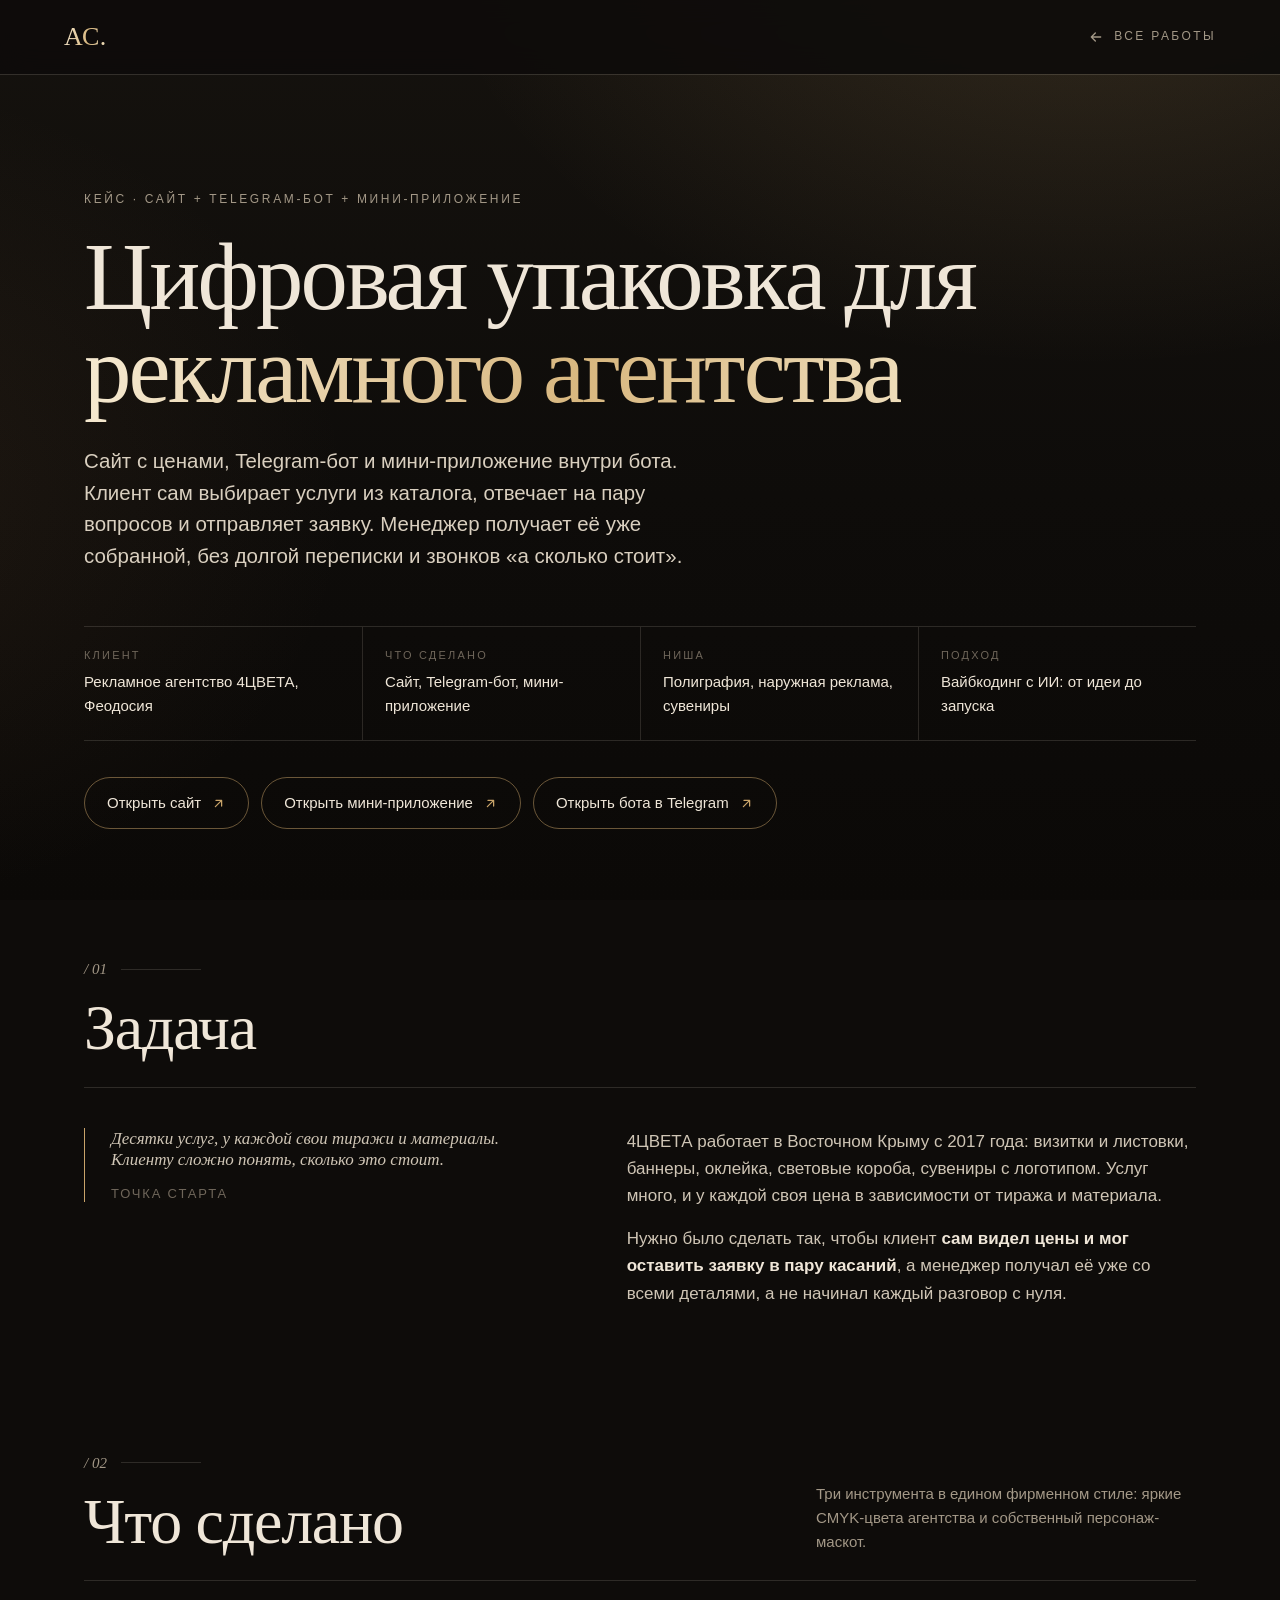
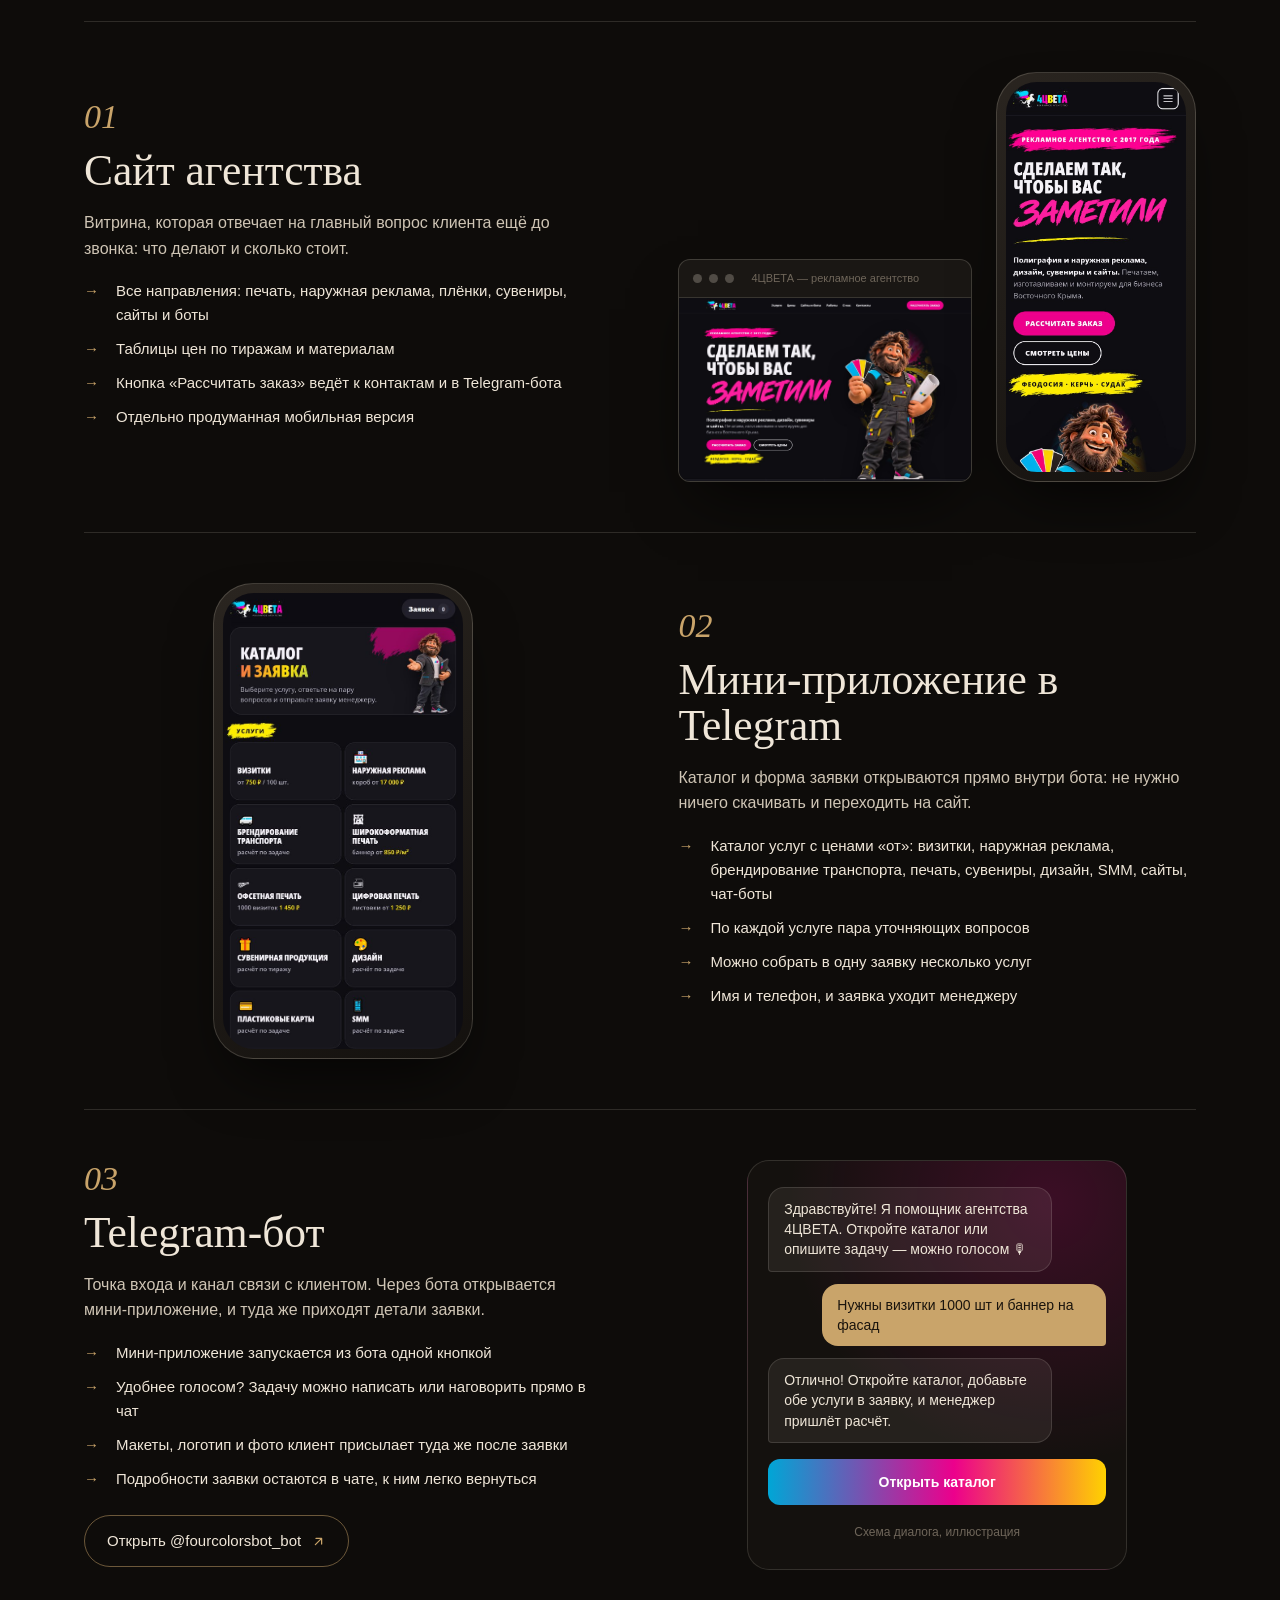
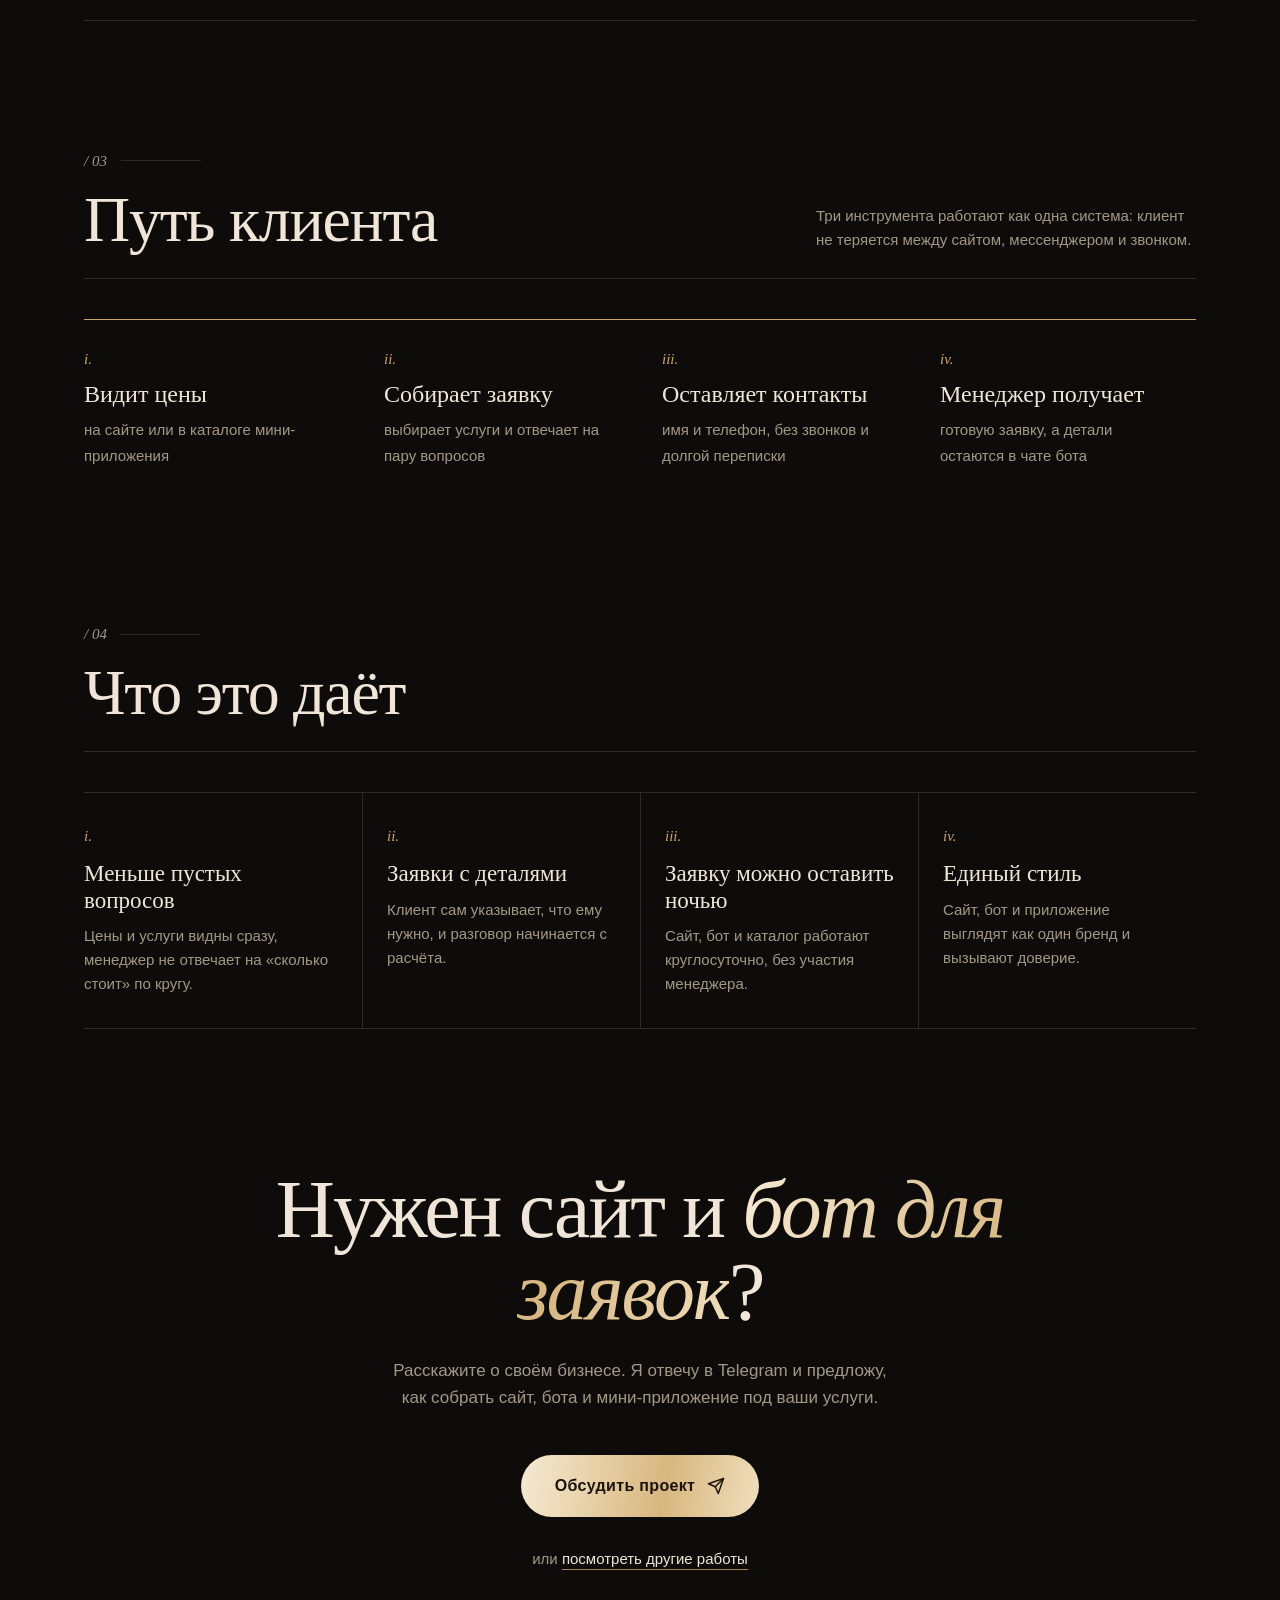
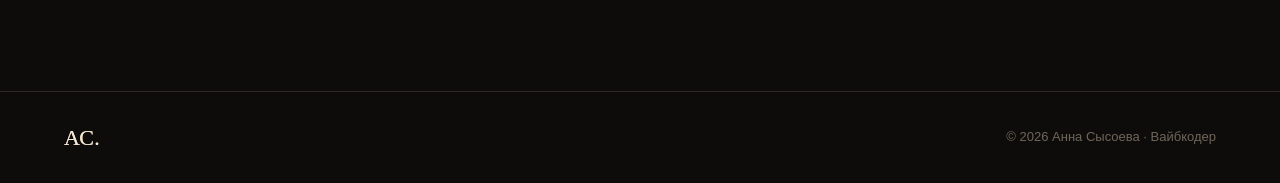
==== cases/4cveta.html @ 4eddb907 "Кейс 4ЦВЕТА: страница, карточка; общий case.css Co-Authored-By: Claude Opus 5.5 <noreply@anthropic.c" ====
<!DOCTYPE html>
<html lang="ru">
<head>
<meta charset="UTF-8">
<meta name="viewport" content="width=device-width, initial-scale=1.0, viewport-fit=cover">
<title>4ЦВЕТА: сайт, бот и мини-приложение — кейс Анны Сысоевой</title>
<meta name="description" content="Цифровая упаковка рекламного агентства 4ЦВЕТА: сайт с ценами, Telegram-бот и мини-приложение, в котором клиент сам собирает заявку из каталога услуг.">
<meta name="theme-color" content="#0e0c0a">
<script>document.documentElement.classList.add('js');</script>
<link rel="stylesheet" href="case.css?v=1">
</head>
<body>
<div class="bg" aria-hidden="true"></div>

<header class="nav">
  <a class="logo gold" href="../" aria-label="На главную">АС.</a>
  <a class="back" href="../#works">
    <svg viewBox="0 0 24 24" fill="none" stroke="currentColor" stroke-width="2" stroke-linecap="round" stroke-linejoin="round" aria-hidden="true"><path d="M19 12H5M11 18l-6-6 6-6"/></svg>
    <span>Все работы</span>
  </a>
</header>

<main class="wrap">
  <!-- Обложка -->
  <section class="hero">
    <p class="kicker reveal">Кейс · Сайт + Telegram-бот + мини-приложение</p>
    <h1 class="reveal d1">Цифровая упаковка для <span class="gold">рекламного агентства</span></h1>
    <p class="lead reveal d2">Сайт с ценами, Telegram-бот и мини-приложение внутри бота. Клиент сам выбирает услуги из каталога, отвечает на пару вопросов и отправляет заявку. Менеджер получает её уже собранной, без долгой переписки и звонков «а сколько стоит».</p>
    <dl class="meta reveal d3">
      <div><dt>Клиент</dt><dd>Рекламное агентство 4ЦВЕТА, Феодосия</dd></div>
      <div><dt>Что сделано</dt><dd>Сайт, Telegram-бот, мини-приложение</dd></div>
      <div><dt>Ниша</dt><dd>Полиграфия, наружная реклама, сувениры</dd></div>
      <div><dt>Подход</dt><dd>Вайбкодинг с ИИ: от идеи до запуска</dd></div>
    </dl>
    <div class="demo-links reveal d3">
      <a class="demo-link" href="https://asysoeva44-wq.github.io/4cveta-site/" target="_blank" rel="noopener">Открыть сайт<svg viewBox="0 0 24 24" fill="none" stroke="currentColor" stroke-width="2" stroke-linecap="round" stroke-linejoin="round" aria-hidden="true"><path d="M7 17 17 7M8 7h9v9"/></svg></a>
      <a class="demo-link" href="https://asysoeva44-wq.github.io/4cveta-app/" target="_blank" rel="noopener">Открыть мини-приложение<svg viewBox="0 0 24 24" fill="none" stroke="currentColor" stroke-width="2" stroke-linecap="round" stroke-linejoin="round" aria-hidden="true"><path d="M7 17 17 7M8 7h9v9"/></svg></a>
      <a class="demo-link" href="https://t.me/fourcolorsbot_bot" target="_blank" rel="noopener">Открыть бота в Telegram<svg viewBox="0 0 24 24" fill="none" stroke="currentColor" stroke-width="2" stroke-linecap="round" stroke-linejoin="round" aria-hidden="true"><path d="M7 17 17 7M8 7h9v9"/></svg></a>
    </div>
  </section>

  <!-- Задача -->
  <section class="section">
    <div class="section-head reveal">
      <div><p class="num">/ 01</p><h2 class="h2">Задача</h2></div>
    </div>
    <div class="task">
      <p class="quote reveal">Десятки услуг, у каждой свои тиражи и материалы. Клиенту сложно понять, сколько это стоит.<small>Точка старта</small></p>
      <div class="reveal d1">
        <p>4ЦВЕТА работает в Восточном Крыму с 2017 года: визитки и листовки, баннеры, оклейка, световые короба, сувениры с логотипом. Услуг много, и у каждой своя цена в зависимости от тиража и материала.</p>
        <p>Нужно было сделать так, чтобы клиент <b>сам видел цены и мог оставить заявку в пару касаний</b>, а менеджер получал её уже со всеми деталями, а не начинал каждый разговор с нуля.</p>
      </div>
    </div>
  </section>

  <!-- Что сделано -->
  <section class="section">
    <div class="section-head reveal">
      <div><p class="num">/ 02</p><h2 class="h2">Что сделано</h2></div>
      <p>Три инструмента в едином фирменном стиле: яркие CMYK-цвета агентства и собственный персонаж-маскот.</p>
    </div>

    <article class="part">
      <div class="part-text reveal">
        <span class="step-n">01</span>
        <h3>Сайт агентства</h3>
        <p>Витрина, которая отвечает на главный вопрос клиента ещё до звонка: что делают и сколько стоит.</p>
        <ul class="ticks">
          <li>Все направления: печать, наружная реклама, плёнки, сувениры, сайты и боты</li>
          <li>Таблицы цен по тиражам и материалам</li>
          <li>Кнопка «Рассчитать заказ» ведёт к контактам и в Telegram-бота</li>
          <li>Отдельно продуманная мобильная версия</li>
        </ul>
      </div>
      <div class="part-media reveal d1">
        <figure class="browser">
          <div class="browser-bar"><i></i><i></i><i></i><span>4ЦВЕТА — рекламное агентство</span></div>
          <img src="../img/cases/4c-site-desktop.jpg" alt="Главный экран сайта агентства 4ЦВЕТА с персонажем-маскотом и кнопкой «Рассчитать заказ»" width="1200" height="750" loading="lazy">
        </figure>
        <figure class="phone-fr small"><img src="../img/cases/4c-site-mobile.jpg" alt="Мобильная версия сайта 4ЦВЕТА" width="591" height="1279" loading="lazy"></figure>
      </div>
    </article>

    <article class="part flip">
      <div class="part-text reveal">
        <span class="step-n">02</span>
        <h3>Мини-приложение в Telegram</h3>
        <p>Каталог и форма заявки открываются прямо внутри бота: не нужно ничего скачивать и переходить на сайт.</p>
        <ul class="ticks">
          <li>Каталог услуг с ценами «от»: визитки, наружная реклама, брендирование транспорта, печать, сувениры, дизайн, SMM, сайты, чат-боты</li>
          <li>По каждой услуге пара уточняющих вопросов</li>
          <li>Можно собрать в одну заявку несколько услуг</li>
          <li>Имя и телефон, и заявка уходит менеджеру</li>
        </ul>
      </div>
      <div class="part-media reveal d1">
        <figure class="phone-fr"><img src="../img/cases/4c-app.jpg" alt="Мини-приложение 4ЦВЕТА в Telegram: каталог услуг с ценами" width="591" height="1123" loading="lazy"></figure>
      </div>
    </article>

    <article class="part">
      <div class="part-text reveal">
        <span class="step-n">03</span>
        <h3>Telegram-бот</h3>
        <p>Точка входа и канал связи с клиентом. Через бота открывается мини-приложение, и туда же приходят детали заявки.</p>
        <ul class="ticks">
          <li>Мини-приложение запускается из бота одной кнопкой</li>
          <li>Удобнее голосом? Задачу можно написать или наговорить прямо в чат</li>
          <li>Макеты, логотип и фото клиент присылает туда же после заявки</li>
          <li>Подробности заявки остаются в чате, к ним легко вернуться</li>
        </ul>
        <a class="demo-link" href="https://t.me/fourcolorsbot_bot" target="_blank" rel="noopener">Открыть @fourcolorsbot_bot<svg viewBox="0 0 24 24" fill="none" stroke="currentColor" stroke-width="2" stroke-linecap="round" stroke-linejoin="round" aria-hidden="true"><path d="M7 17 17 7M8 7h9v9"/></svg></a>
      </div>
      <div class="part-media reveal d1">
        <div class="v-chat" aria-hidden="true">
          <div class="bubble b">Здравствуйте! Я помощник агентства 4ЦВЕТА. Откройте каталог или опишите задачу — можно голосом 🎙</div>
          <div class="bubble u">Нужны визитки 1000 шт и баннер на фасад</div>
          <div class="bubble b">Отлично! Откройте каталог, добавьте обе услуги в заявку, и менеджер пришлёт расчёт.</div>
          <div class="chat-btn">Открыть каталог</div>
          <p class="chat-note">Схема диалога, иллюстрация</p>
        </div>
      </div>
    </article>
  </section>

  <!-- Путь клиента -->
  <section class="section">
    <div class="section-head reveal">
      <div><p class="num">/ 03</p><h2 class="h2">Путь клиента</h2></div>
      <p>Три инструмента работают как одна система: клиент не теряется между сайтом, мессенджером и звонком.</p>
    </div>
    <ol class="path reveal">
      <li><em>i.</em><b>Видит цены</b><span>на сайте или в каталоге мини-приложения</span></li>
      <li><em>ii.</em><b>Собирает заявку</b><span>выбирает услуги и отвечает на пару вопросов</span></li>
      <li><em>iii.</em><b>Оставляет контакты</b><span>имя и телефон, без звонков и долгой переписки</span></li>
      <li><em>iv.</em><b>Менеджер получает</b><span>готовую заявку, а детали остаются в чате бота</span></li>
    </ol>
  </section>

  <!-- Что это даёт -->
  <section class="section">
    <div class="section-head reveal">
      <div><p class="num">/ 04</p><h2 class="h2">Что это даёт</h2></div>
    </div>
    <div class="gains">
      <div class="gain reveal"><em>i.</em><h3>Меньше пустых вопросов</h3><p>Цены и услуги видны сразу, менеджер не отвечает на «сколько стоит» по кругу.</p></div>
      <div class="gain reveal d1"><em>ii.</em><h3>Заявки с деталями</h3><p>Клиент сам указывает, что ему нужно, и разговор начинается с расчёта.</p></div>
      <div class="gain reveal d2"><em>iii.</em><h3>Заявку можно оставить ночью</h3><p>Сайт, бот и каталог работают круглосуточно, без участия менеджера.</p></div>
      <div class="gain reveal d3"><em>iv.</em><h3>Единый стиль</h3><p>Сайт, бот и приложение выглядят как один бренд и вызывают доверие.</p></div>
    </div>
  </section>

  <!-- Призыв -->
  <section class="final">
    <h2 class="reveal">Нужен сайт и <i class="gold">бот для заявок</i>?</h2>
    <p class="reveal d1">Расскажите о своём бизнесе. Я отвечу в Telegram и предложу, как собрать сайт, бота и мини-приложение под ваши услуги.</p>
    <div class="reveal d2">
      <a class="btn" href="https://t.me/anna_sysoevaaa" target="_blank" rel="noopener">
        Обсудить проект
        <svg viewBox="0 0 24 24" fill="none" stroke="currentColor" stroke-width="2" stroke-linecap="round" stroke-linejoin="round" aria-hidden="true"><path d="M22 2 11 13"/><path d="M22 2 15 22l-4-9-9-4 20-7Z"/></svg>
      </a>
      <span class="more">или <a href="../#works">посмотреть другие работы</a></span>
    </div>
  </section>
</main>

<footer>
  <a class="logo gold" href="../">АС.</a>
  <span>© <span id="year"></span> Анна Сысоева · Вайбкодер</span>
</footer>

<style>
  .v-chat {
    width: 100%; max-width: 380px; padding: 26px 20px; border-radius: 22px; display: flex; flex-direction: column; gap: 12px;
    border: 1px solid var(--line); background: radial-gradient(circle at 80% 10%, rgba(236, 0, 140, .18), transparent 55%), #14110e;
  }
  .bubble { max-width: 84%; padding: 11px 15px; border-radius: 16px; font-size: 14px; line-height: 1.45; }
  .bubble.u { align-self: flex-end; background: var(--gold-2); color: #1a140d; border-bottom-right-radius: 4px; }
  .bubble.b { background: rgba(239, 230, 216, .08); border: 1px solid var(--line); border-bottom-left-radius: 4px; }
  .chat-note { margin-top: 6px; text-align: center; font-size: 12px; color: var(--dim); }
  .chat-btn { margin-top: 4px; padding: 12px; border-radius: 12px; text-align: center; font-size: 14px; font-weight: 600; color: #fff;
    background: linear-gradient(90deg, #00a6d6, #ec008c 55%, #ffd200); }
</style>
<script>
  document.getElementById('year').textContent = new Date().getFullYear();
  const io = new IntersectionObserver(entries => {
    entries.forEach(e => { if (e.isIntersecting) { e.target.classList.add('in'); io.unobserve(e.target); } });
  }, { threshold: 0.12, rootMargin: '0px 0px -40px 0px' });
  document.querySelectorAll('.reveal').forEach(el => io.observe(el));
</script>
</body>
</html>
---- cases/case.css ----
:root {
    --ink: #0e0c0a;
    --ink-2: #16130f;
    --card: rgba(239, 230, 216, 0.035);
    --cream: #efe6d8;
    --muted: #a39887;
    --dim: #6f665a;
    --line: rgba(239, 230, 216, 0.14);
    --gold-1: #f4e6c8;
    --gold-2: #c9a46a;
    --gold-3: #a8834f;
    --gold: linear-gradient(100deg, #f6ead2 0%, #d8b77f 28%, #f4e6c8 50%, #b8925a 74%, #f1dfbb 100%);
    --serif: "Playfair Display", "Times New Roman", Times, serif;
    --script: "Segoe Script", "Snell Roundhand", "Apple Chancery", "Brush Script MT", cursive;
    --sans: "Segoe UI", -apple-system, BlinkMacSystemFont, Roboto, "Helvetica Neue", Arial, sans-serif;
    --pad: clamp(16px, 5vw, 72px);
    --ease: cubic-bezier(.2, .8, .2, 1);
  }
  * { box-sizing: border-box; margin: 0; padding: 0; }
  html { scroll-behavior: smooth; }
  body {
    background: var(--ink); color: var(--cream); font-family: var(--sans);
    font-size: 16px; line-height: 1.6; overflow-x: hidden; -webkit-font-smoothing: antialiased;
  }
  img { display: block; max-width: 100%; height: auto; }
  a { color: inherit; }
  ::selection { background: var(--gold-2); color: var(--ink); }

  .bg {
    position: fixed; inset: 0; z-index: -2; pointer-events: none;
    background:
      radial-gradient(1100px 760px at 85% -10%, rgba(201, 164, 106, 0.18), transparent 60%),
      radial-gradient(900px 700px at -15% 55%, rgba(140, 100, 62, 0.14), transparent 60%),
      linear-gradient(180deg, #15120e 0%, #0e0c0a 55%, #0b0907 100%);
  }

  .gold {
    background: var(--gold); background-size: 220% 100%;
    -webkit-background-clip: text; background-clip: text; color: transparent;
    animation: sheen 9s ease-in-out infinite;
  }
  @keyframes sheen { 0%, 100% { background-position: 0% 0; } 50% { background-position: 100% 0; } }
  .kicker { font-size: 12px; letter-spacing: .22em; text-transform: uppercase; color: var(--muted); }
  .num {
    display: flex; align-items: center; gap: 14px;
    font-family: var(--serif); font-style: italic; color: var(--gold-2); font-size: 15px;
  }
  .num::after { content: ""; width: 80px; height: 1px; background: var(--line); }
  .h2 {
    font-family: var(--serif); font-weight: 400;
    font-size: clamp(36px, 5vw, 68px); line-height: 1.02; letter-spacing: -.02em; margin-top: 14px;
  }
  .script { font-family: var(--script); line-height: 1.35; }

  .wrap { max-width: 1240px; margin: 0 auto; padding: 0 var(--pad); }
  .section { padding-top: clamp(72px, 10vw, 130px); }
  .section-head {
    display: flex; justify-content: space-between; align-items: flex-end; gap: 24px; flex-wrap: wrap;
    padding-bottom: 26px; border-bottom: 1px solid var(--line); margin-bottom: 40px;
  }
  .section-head p { max-width: 380px; color: var(--muted); font-size: 15px; }

  /* Навигация */
  .nav {
    position: fixed; top: 0; left: 0; right: 0; z-index: 40;
    display: flex; align-items: center; justify-content: space-between;
    padding: calc(16px + env(safe-area-inset-top, 0px)) var(--pad) 16px;
    background: rgba(14, 12, 10, .9); -webkit-backdrop-filter: blur(14px); backdrop-filter: blur(14px);
    box-shadow: 0 1px 0 var(--line);
  }
  .logo { font-family: var(--serif); font-size: 26px; text-decoration: none; letter-spacing: .02em; }
  .back {
    display: inline-flex; align-items: center; gap: 10px; text-decoration: none;
    font-size: 12px; letter-spacing: .2em; text-transform: uppercase; color: var(--muted); transition: color .3s, gap .3s;
  }
  .back svg { width: 16px; height: 16px; }
  .back:hover { color: var(--cream); gap: 14px; }

  .btn {
    display: inline-flex; align-items: center; justify-content: center; gap: 12px;
    padding: 18px 34px; border-radius: 999px; text-decoration: none;
    background: var(--gold); background-size: 220% 100%;
    color: #1a140d; font-weight: 600; font-size: 16px; letter-spacing: .02em;
    transition: transform .3s var(--ease), background-position .8s;
  }
  .btn svg { width: 18px; height: 18px; transition: transform .3s var(--ease); }
  .btn:hover { transform: translateY(-3px); background-position: 100% 0; }
  .btn:hover svg { transform: translateX(4px); }

  .js .reveal { opacity: 0; transform: translateY(36px); transition: opacity 1s var(--ease), transform 1s var(--ease); }
  .js .reveal.in { opacity: 1; transform: none; }
  .js .reveal.d1 { transition-delay: .12s; } .js .reveal.d2 { transition-delay: .24s; } .js .reveal.d3 { transition-delay: .36s; }

  /* Обложка кейса */
  .hero { padding-top: clamp(130px, 16vw, 190px); }
  .hero h1 {
    font-family: var(--serif); font-weight: 400;
    font-size: clamp(44px, 7.4vw, 108px); line-height: .98; letter-spacing: -.03em; margin: 22px 0 28px; max-width: 1050px;
  }
  .hero .lead { max-width: 640px; font-size: clamp(17px, 1.6vw, 21px); line-height: 1.55; color: #d9cfbf; }
  .meta {
    display: grid; grid-template-columns: repeat(4, 1fr); margin-top: 54px;
    border-top: 1px solid var(--line); border-bottom: 1px solid var(--line);
  }
  .meta div { padding: 20px 22px 22px 0; }
  .meta div + div { padding-left: 22px; border-left: 1px solid var(--line); }
  .meta dt { font-size: 11px; letter-spacing: .2em; text-transform: uppercase; color: var(--dim); margin-bottom: 6px; }
  .meta dd { font-size: 15px; }

  /* Цифры */
  .stats { display: grid; grid-template-columns: repeat(4, 1fr); gap: 20px; }
  .stat {
    padding: 30px 26px 28px; border: 1px solid var(--line); border-radius: 4px; background: var(--card);
  }
  .stat.main { background: linear-gradient(135deg, rgba(201, 164, 106, .13), rgba(201, 164, 106, .02) 70%); border-color: rgba(201, 164, 106, .4); }
  .stat b { display: block; font-family: var(--serif); font-weight: 400; font-size: clamp(40px, 4.4vw, 64px); line-height: 1; letter-spacing: -.02em; }
  .stat span { display: block; margin-top: 14px; font-size: 14px; color: var(--muted); line-height: 1.45; }

  /* Задача */
  .task { display: grid; grid-template-columns: .9fr 1.1fr; gap: clamp(30px, 6vw, 90px); align-items: start; }
  .task p { color: #cfc5b5; font-size: 17px; margin-bottom: 16px; }
  .task p b { color: var(--cream); font-weight: 600; }
  .quote {
    font-family: var(--serif); font-style: italic; font-size: clamp(24px, 2.6vw, 34px); line-height: 1.25;
    padding-left: 26px; border-left: 1px solid var(--gold-2);
  }
  .quote small { display: block; margin-top: 16px; font-family: var(--sans); font-style: normal; font-size: 13px; letter-spacing: .14em; text-transform: uppercase; color: var(--dim); }

  /* Схема */
  .flow { list-style: none; display: grid; gap: 0; counter-reset: s; }
  .step {
    position: relative; display: grid; grid-template-columns: 90px 1fr 260px; gap: 12px 30px; align-items: start;
    padding: 30px 0; border-bottom: 1px solid var(--line);
  }
  .step:first-child { border-top: 1px solid var(--line); }
  .step-n { font-family: var(--serif); font-style: italic; color: var(--gold-2); font-size: 34px; line-height: 1; }
  .step h3 { font-family: var(--serif); font-weight: 400; font-size: clamp(24px, 2.4vw, 32px); line-height: 1.1; margin-bottom: 10px; }
  .step p { color: var(--muted); font-size: 15px; max-width: 620px; }
  .tools { display: flex; flex-wrap: wrap; gap: 8px; justify-content: flex-end; }
  .tool {
    font-size: 12px; letter-spacing: .06em; padding: 6px 12px; border-radius: 999px;
    border: 1px solid var(--line); color: var(--cream); white-space: nowrap;
  }
  .tool.me { border-color: rgba(201, 164, 106, .55); color: var(--gold-1); background: rgba(201, 164, 106, .08); }
  .legend { display: flex; gap: 22px; flex-wrap: wrap; margin-top: 24px; font-size: 13px; color: var(--muted); }
  .legend span { display: inline-flex; align-items: center; gap: 10px; }
  .legend i { width: 10px; height: 10px; border-radius: 50%; border: 1px solid var(--line); }
  .legend i.me { border-color: var(--gold-2); background: rgba(201, 164, 106, .35); }

  /* Решение по ходу */
  .insight {
    display: grid; grid-template-columns: .9fr 1.1fr; gap: clamp(30px, 6vw, 90px);
    padding: clamp(32px, 5vw, 60px); border: 1px solid var(--line); border-radius: 4px;
    background: linear-gradient(135deg, rgba(201, 164, 106, .09), rgba(201, 164, 106, .015) 60%);
  }
  .insight h3 { font-family: var(--serif); font-weight: 400; font-size: clamp(32px, 3.6vw, 50px); line-height: 1.04; }
  .insight h3 .script { display: block; font-size: .42em; color: var(--muted); margin-top: 16px; }
  .insight p { color: #cfc5b5; font-size: 16px; margin-bottom: 14px; }
  .insight p b { color: var(--cream); font-weight: 600; }
  .compare { display: grid; grid-template-columns: 1fr 1fr; gap: 14px; margin-top: 22px; }
  .compare div { padding: 18px 20px; border: 1px solid var(--line); border-radius: 4px; }
  .compare div.now { border-color: rgba(201, 164, 106, .5); }
  .compare dt { font-size: 11px; letter-spacing: .2em; text-transform: uppercase; color: var(--dim); }
  .compare dd { font-family: var(--serif); font-size: 22px; line-height: 1.2; margin-top: 6px; }
  .compare dd small { display: block; font-family: var(--sans); font-size: 13px; color: var(--muted); margin-top: 6px; }

  /* Скриншоты */
  .shots { display: grid; grid-template-columns: repeat(3, 1fr); gap: 32px; align-items: start; justify-items: center; }
  .shot { width: 100%; max-width: 270px; }
  .shot figure {
    position: relative; padding: 9px; border-radius: 40px;
    background: linear-gradient(145deg, #2a2520, #14110e); border: 1px solid rgba(239, 230, 216, .18);
    box-shadow: 0 30px 60px -20px rgba(0, 0, 0, .7), inset 0 0 0 1px rgba(0, 0, 0, .6);
  }
  .shot figure img { width: 100%; height: auto; border-radius: 31px; }
  .shot figcaption { padding: 20px 4px 0; text-align: center; }
  .shot figcaption b { display: block; font-family: var(--serif); font-weight: 400; font-size: 22px; line-height: 1.2; }
  .shot figcaption span { display: block; margin-top: 6px; font-size: 14px; color: var(--muted); }
  .note { margin-top: 26px; font-size: 13px; color: var(--dim); }

  /* Что получает заказчик */
  .gains { display: grid; grid-template-columns: repeat(4, 1fr); border-top: 1px solid var(--line); }
  .gain { padding: 30px 24px 32px 0; border-bottom: 1px solid var(--line); }
  .gain + .gain { padding-left: 24px; border-left: 1px solid var(--line); }
  .gain em { font-family: var(--serif); color: var(--gold-2); font-size: 15px; }
  .gain h3 { font-family: var(--serif); font-weight: 400; font-size: 23px; line-height: 1.15; margin: 12px 0 10px; }
  .gain p { color: var(--muted); font-size: 15px; }

  /* Призыв */
  .final { text-align: center; padding: clamp(80px, 11vw, 140px) 0 clamp(80px, 10vw, 120px); }
  .final h2 { font-family: var(--serif); font-weight: 400; font-size: clamp(40px, 6.4vw, 92px); line-height: 1; letter-spacing: -.025em; margin: 0 auto 24px; max-width: 980px; }
  .final h2 i { font-style: italic; }
  .final p { color: var(--muted); max-width: 520px; margin: 0 auto 44px; font-size: 17px; }
  .final .more { display: block; margin-top: 30px; font-size: 15px; color: var(--muted); }
  .final .more a { color: var(--cream); text-decoration: none; border-bottom: 1px solid var(--gold-3); padding-bottom: 2px; }

  footer {
    display: flex; justify-content: space-between; align-items: center; gap: 16px; flex-wrap: wrap;
    padding: 28px var(--pad); border-top: 1px solid var(--line); color: var(--dim); font-size: 13px;
    max-width: 1360px; margin: 0 auto;
  }
  footer .logo { font-size: 22px; color: var(--cream); }

  @media (max-width: 1080px) {
    .stats { grid-template-columns: 1fr 1fr; }
    .meta { grid-template-columns: 1fr 1fr; }
    .meta div:nth-child(3) { padding-left: 0; border-left: none; }
    .meta div:nth-child(n+3) { border-top: 1px solid var(--line); }
    .task, .insight { grid-template-columns: 1fr; }
    .step { grid-template-columns: 70px 1fr; }
    .tools { grid-column: 2; justify-content: flex-start; }
    .gains { grid-template-columns: 1fr 1fr; }
    .gain:nth-child(3) { padding-left: 0; border-left: none; }
  }
  @media (max-width: 720px) {
    body { font-size: 15px; }
    .back span { display: none; }
    .stats { grid-template-columns: 1fr; }
    .meta { grid-template-columns: 1fr; }
    .meta div, .meta div + div { padding: 16px 0; border-left: none; }
    .meta div + div { border-top: 1px solid var(--line); }
    .step { grid-template-columns: 1fr; gap: 10px; padding: 26px 0; }
    .tools { grid-column: 1; }
    .compare { grid-template-columns: 1fr; }
    .shots { grid-template-columns: 1fr; gap: 44px; }
    .gains { grid-template-columns: 1fr; }
    .gain, .gain + .gain { padding: 24px 0; border-left: none; }
    .btn { width: 100%; }
    footer { justify-content: center; text-align: center; }
  }
  @media (prefers-reduced-motion: reduce) {
    html { scroll-behavior: auto; }
    *, *::before, *::after { animation: none !important; transition: none !important; }
    .js .reveal { opacity: 1; transform: none; }
  }

  /* Кнопки-ссылки на живые демо */
  .demo-links { display: flex; flex-wrap: wrap; gap: 12px; margin-top: 36px; }
  .demo-link {
    display: inline-flex; align-items: center; gap: 10px; padding: 13px 22px; border-radius: 999px;
    border: 1px solid rgba(201, 164, 106, .5); text-decoration: none; font-size: 15px; color: var(--cream);
    transition: background .3s, color .3s, border-color .3s;
  }
  .demo-link svg { width: 15px; height: 15px; color: var(--gold-2); transition: transform .3s var(--ease); }
  .demo-link:hover { background: var(--cream); color: var(--ink); border-color: var(--cream); }
  .demo-link:hover svg { transform: translate(2px, -2px); color: var(--ink); }

  /* Блоки «что сделано»: текст + экран */
  .part { display: grid; grid-template-columns: 1fr 1fr; gap: clamp(30px, 6vw, 90px); align-items: center; padding: 50px 0; border-bottom: 1px solid var(--line); }
  .part:first-of-type { border-top: 1px solid var(--line); }
  .part.flip .part-text { order: 2; }
  .part-text .step-n { display: block; margin-bottom: 14px; }
  .part-text h3 { font-family: var(--serif); font-weight: 400; font-size: clamp(30px, 3.4vw, 46px); line-height: 1.05; margin-bottom: 16px; }
  .part-text > p { color: #cfc5b5; font-size: 16px; margin-bottom: 18px; max-width: 520px; }
  .ticks { list-style: none; display: grid; gap: 10px; margin-bottom: 24px; }
  .ticks li { display: grid; grid-template-columns: 22px 1fr; gap: 10px; font-size: 15px; color: var(--cream); }
  .ticks li::before { content: "→"; color: var(--gold-2); }
  .part-media { display: flex; justify-content: center; gap: 24px; align-items: flex-end; }
  .browser {
    width: 100%; border-radius: 12px; overflow: hidden; border: 1px solid rgba(239, 230, 216, .18);
    background: #1a1714; box-shadow: 0 30px 60px -20px rgba(0, 0, 0, .7);
  }
  .browser-bar { display: flex; align-items: center; gap: 7px; padding: 10px 14px; border-bottom: 1px solid var(--line); }
  .browser-bar i { width: 9px; height: 9px; border-radius: 50%; background: rgba(239, 230, 216, .25); }
  .browser-bar span { margin-left: 10px; font-size: 11px; color: var(--dim); white-space: nowrap; overflow: hidden; text-overflow: ellipsis; }
  .phone-fr {
    width: 100%; max-width: 260px; padding: 9px; border-radius: 40px;
    background: linear-gradient(145deg, #2a2520, #14110e); border: 1px solid rgba(239, 230, 216, .18);
    box-shadow: 0 30px 60px -20px rgba(0, 0, 0, .7);
  }
  .phone-fr img { width: 100%; height: auto; border-radius: 31px; }
  .part-media .phone-fr.small { max-width: 200px; }

  /* Путь клиента */
  .path { display: grid; grid-template-columns: repeat(4, 1fr); gap: 0; counter-reset: p; }
  .path li { list-style: none; position: relative; padding: 26px 22px 26px 0; border-top: 1px solid var(--gold-2); }
  .path li + li { padding-left: 22px; }
  .path b { display: block; font-family: var(--serif); font-weight: 400; font-size: 24px; line-height: 1.15; margin: 10px 0 8px; }
  .path span { color: var(--muted); font-size: 15px; }
  .path em { font-family: var(--serif); color: var(--gold-2); font-size: 15px; }

  @media (max-width: 1080px) {
    .part, .part.flip { grid-template-columns: 1fr; }
    .part.flip .part-text { order: 0; }
    .path { grid-template-columns: 1fr 1fr; }
    .path li:nth-child(3) { padding-left: 0; }
  }
  @media (max-width: 720px) {
    .path { grid-template-columns: 1fr; }
    .path li, .path li + li { padding: 22px 0; }
    .part-media .phone-fr.small { display: none; }
    .demo-link { width: 100%; justify-content: center; }
  }
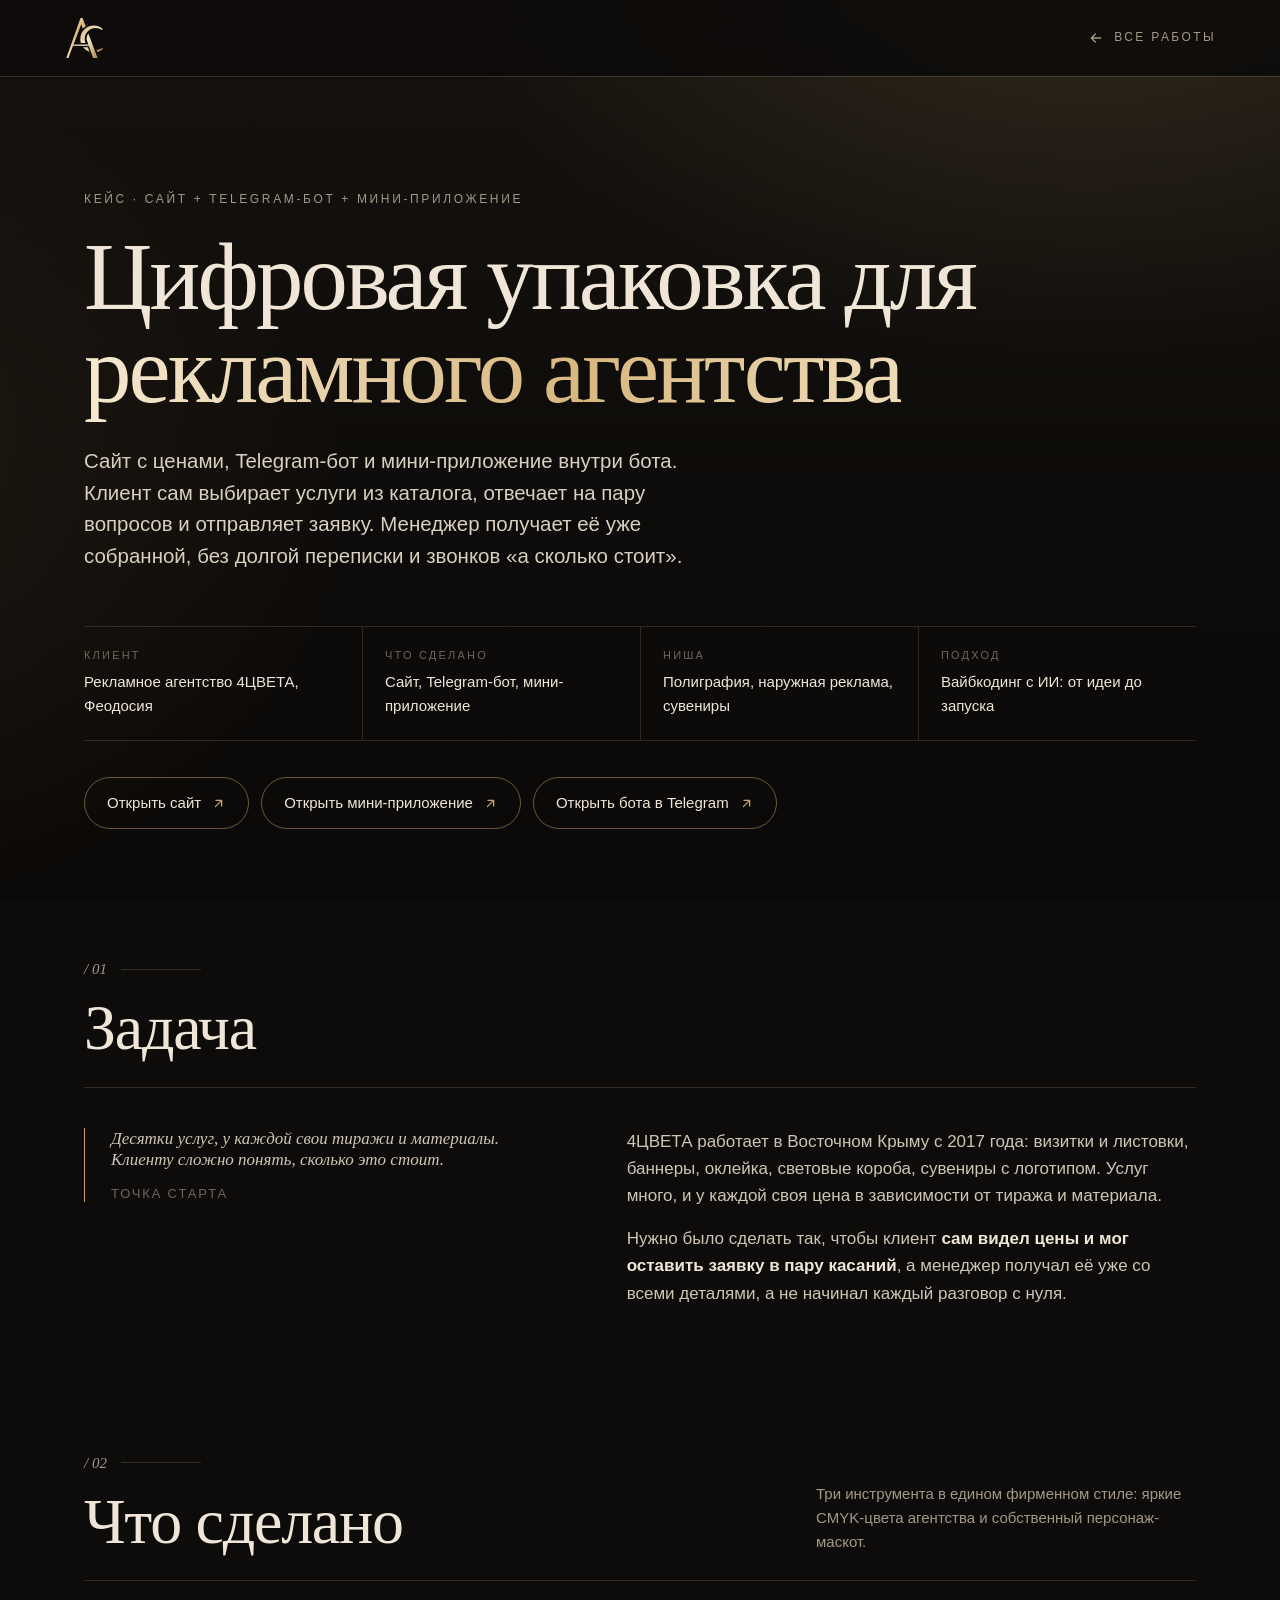
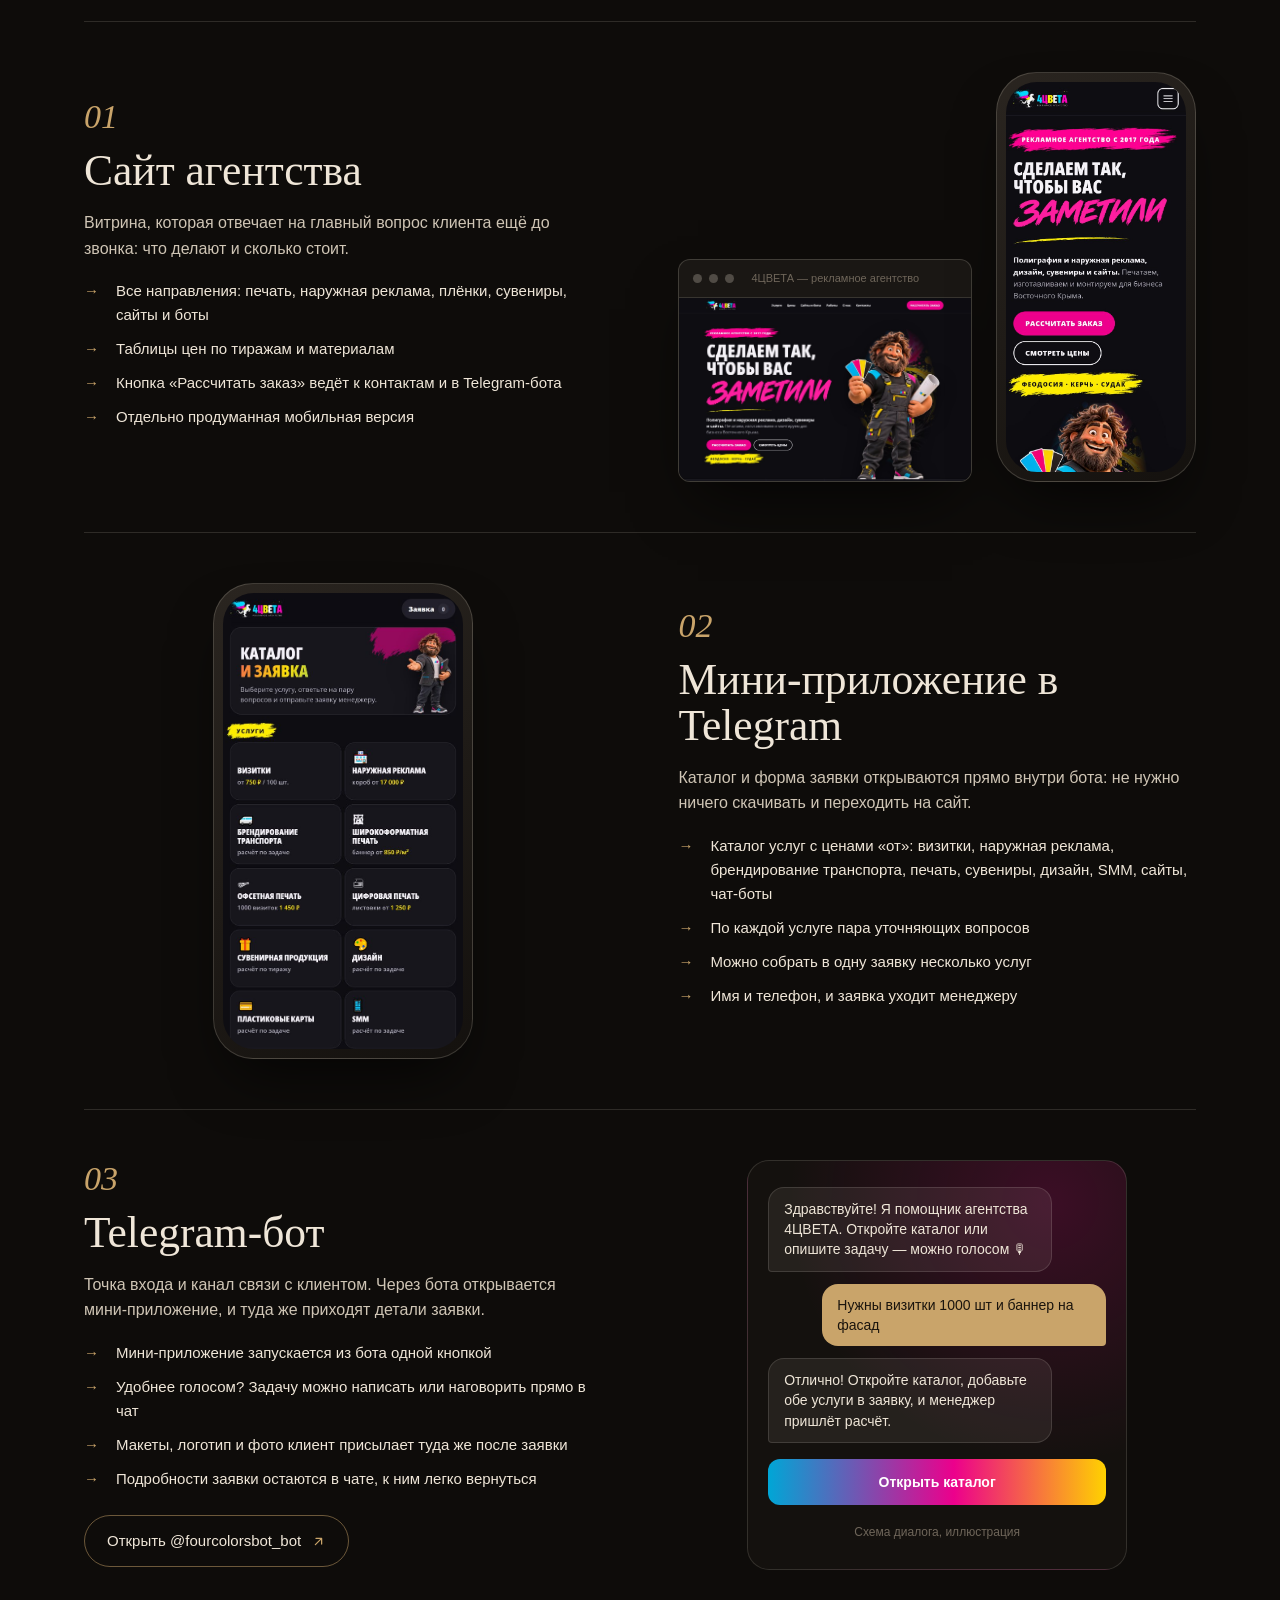
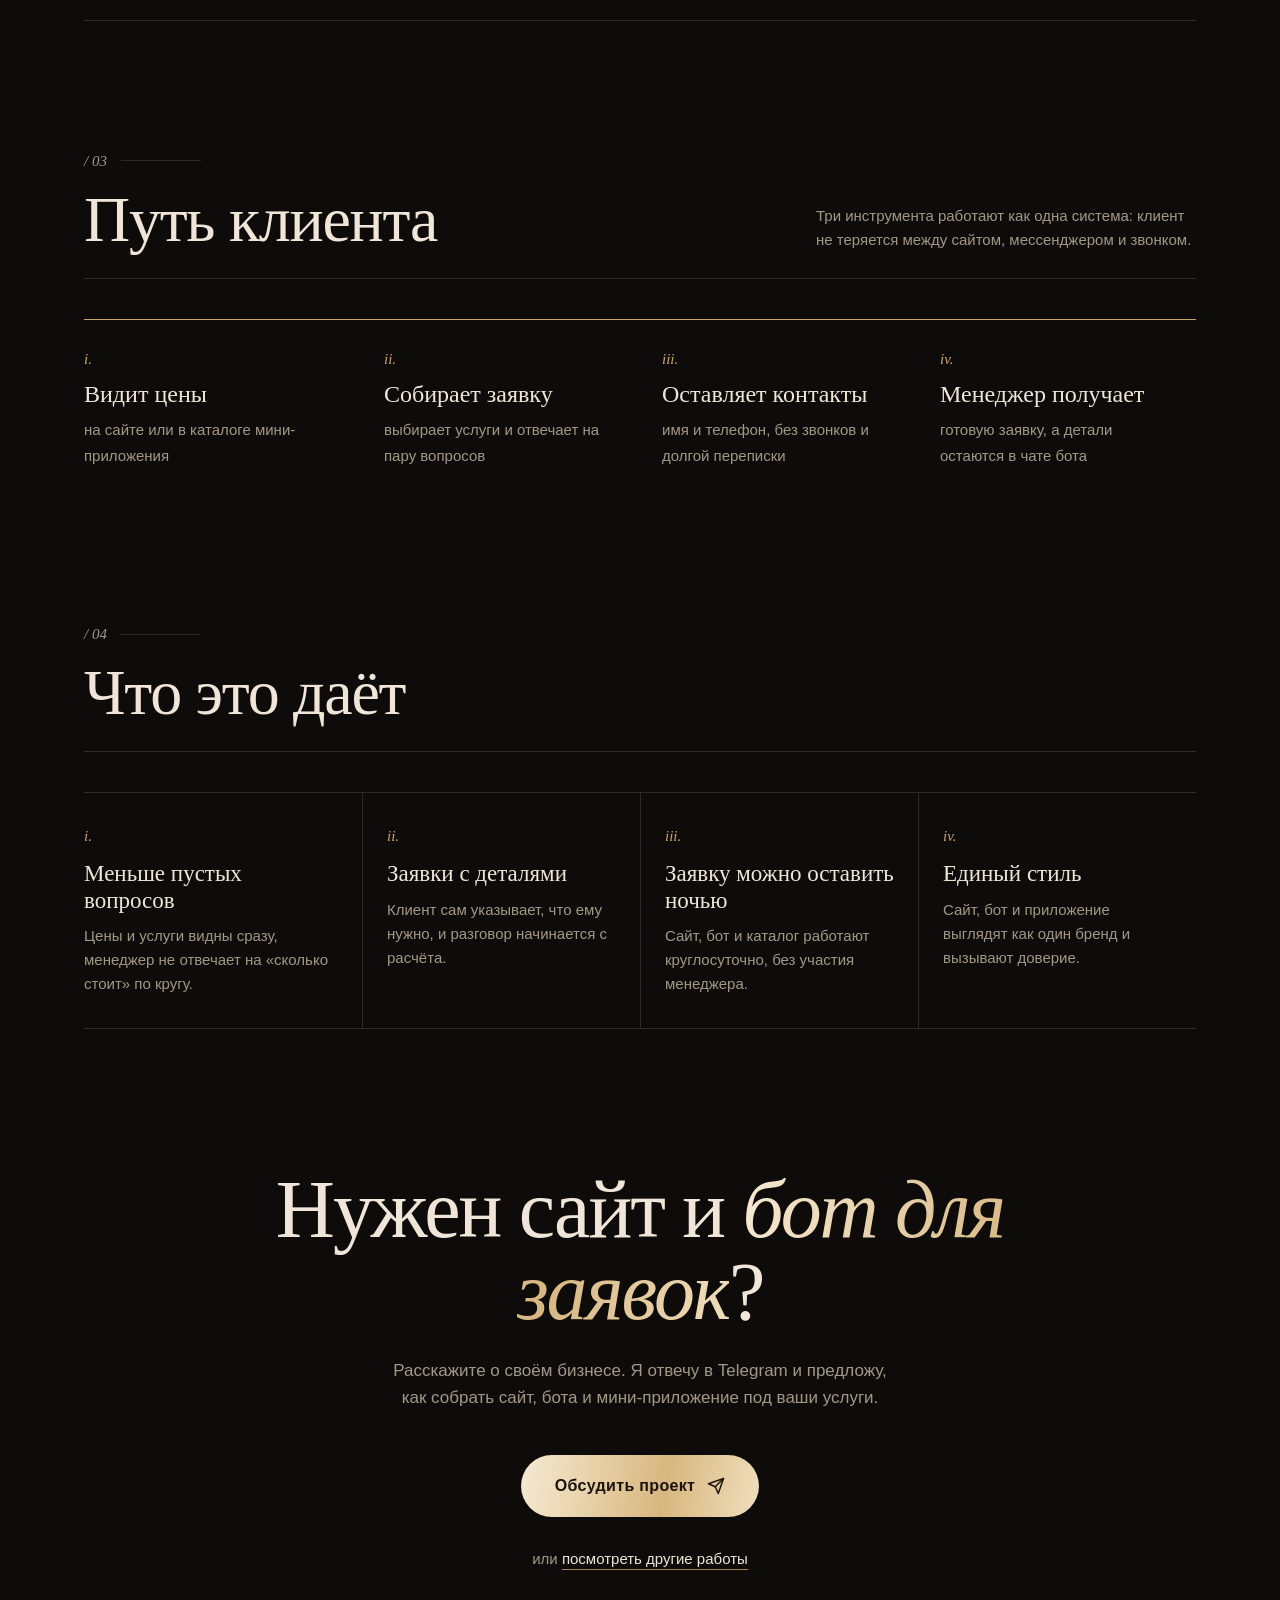
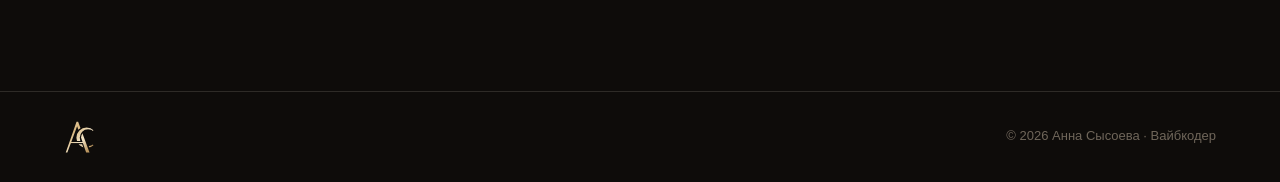
==== commit 2105f644: "Replace text logo with interlaced АС monogram, add favicon Co-Authored-By: Claude Opus 5.5 <noreply@" ====
--- a/cases/4cveta.html
+++ b/cases/4cveta.html
@@ -4,16 +4,18 @@
 <meta charset="UTF-8">
 <meta name="viewport" content="width=device-width, initial-scale=1.0, viewport-fit=cover">
 <title>4ЦВЕТА: сайт, бот и мини-приложение — кейс Анны Сысоевой</title>
+<link rel="icon" href="../img/favicon.svg?v=1" type="image/svg+xml">
+<link rel="apple-touch-icon" href="../img/apple-touch-icon.png?v=1">
 <meta name="description" content="Цифровая упаковка рекламного агентства 4ЦВЕТА: сайт с ценами, Telegram-бот и мини-приложение, в котором клиент сам собирает заявку из каталога услуг.">
 <meta name="theme-color" content="#0e0c0a">
 <script>document.documentElement.classList.add('js');</script>
-<link rel="stylesheet" href="case.css?v=1">
+<link rel="stylesheet" href="case.css?v=2">
 </head>
 <body>
 <div class="bg" aria-hidden="true"></div>
 
 <header class="nav">
-  <a class="logo gold" href="../" aria-label="На главную">АС.</a>
+  <a class="logo gold" href="../" aria-label="На главную"><img src="../img/logo.svg?v=1" alt="АС" width="48" height="46"></a>
   <a class="back" href="../#works">
     <svg viewBox="0 0 24 24" fill="none" stroke="currentColor" stroke-width="2" stroke-linecap="round" stroke-linejoin="round" aria-hidden="true"><path d="M19 12H5M11 18l-6-6 6-6"/></svg>
     <span>Все работы</span>
@@ -165,7 +167,7 @@
 </main>
 
 <footer>
-  <a class="logo gold" href="../">АС.</a>
+  <a class="logo gold" href="../" aria-label="На главную"><img src="../img/logo.svg?v=1" alt="АС" width="48" height="46"></a>
   <span>© <span id="year"></span> Анна Сысоева · Вайбкодер</span>
 </footer>
 
--- a/cases/case.css
+++ b/cases/case.css
@@ -201,6 +201,8 @@
     max-width: 1360px; margin: 0 auto;
   }
   footer .logo { font-size: 22px; color: var(--cream); }
+  .logo img { display: block; height: 44px; width: auto; }
+  footer .logo img { height: 34px; }
 
   @media (max-width: 1080px) {
     .stats { grid-template-columns: 1fr 1fr; }
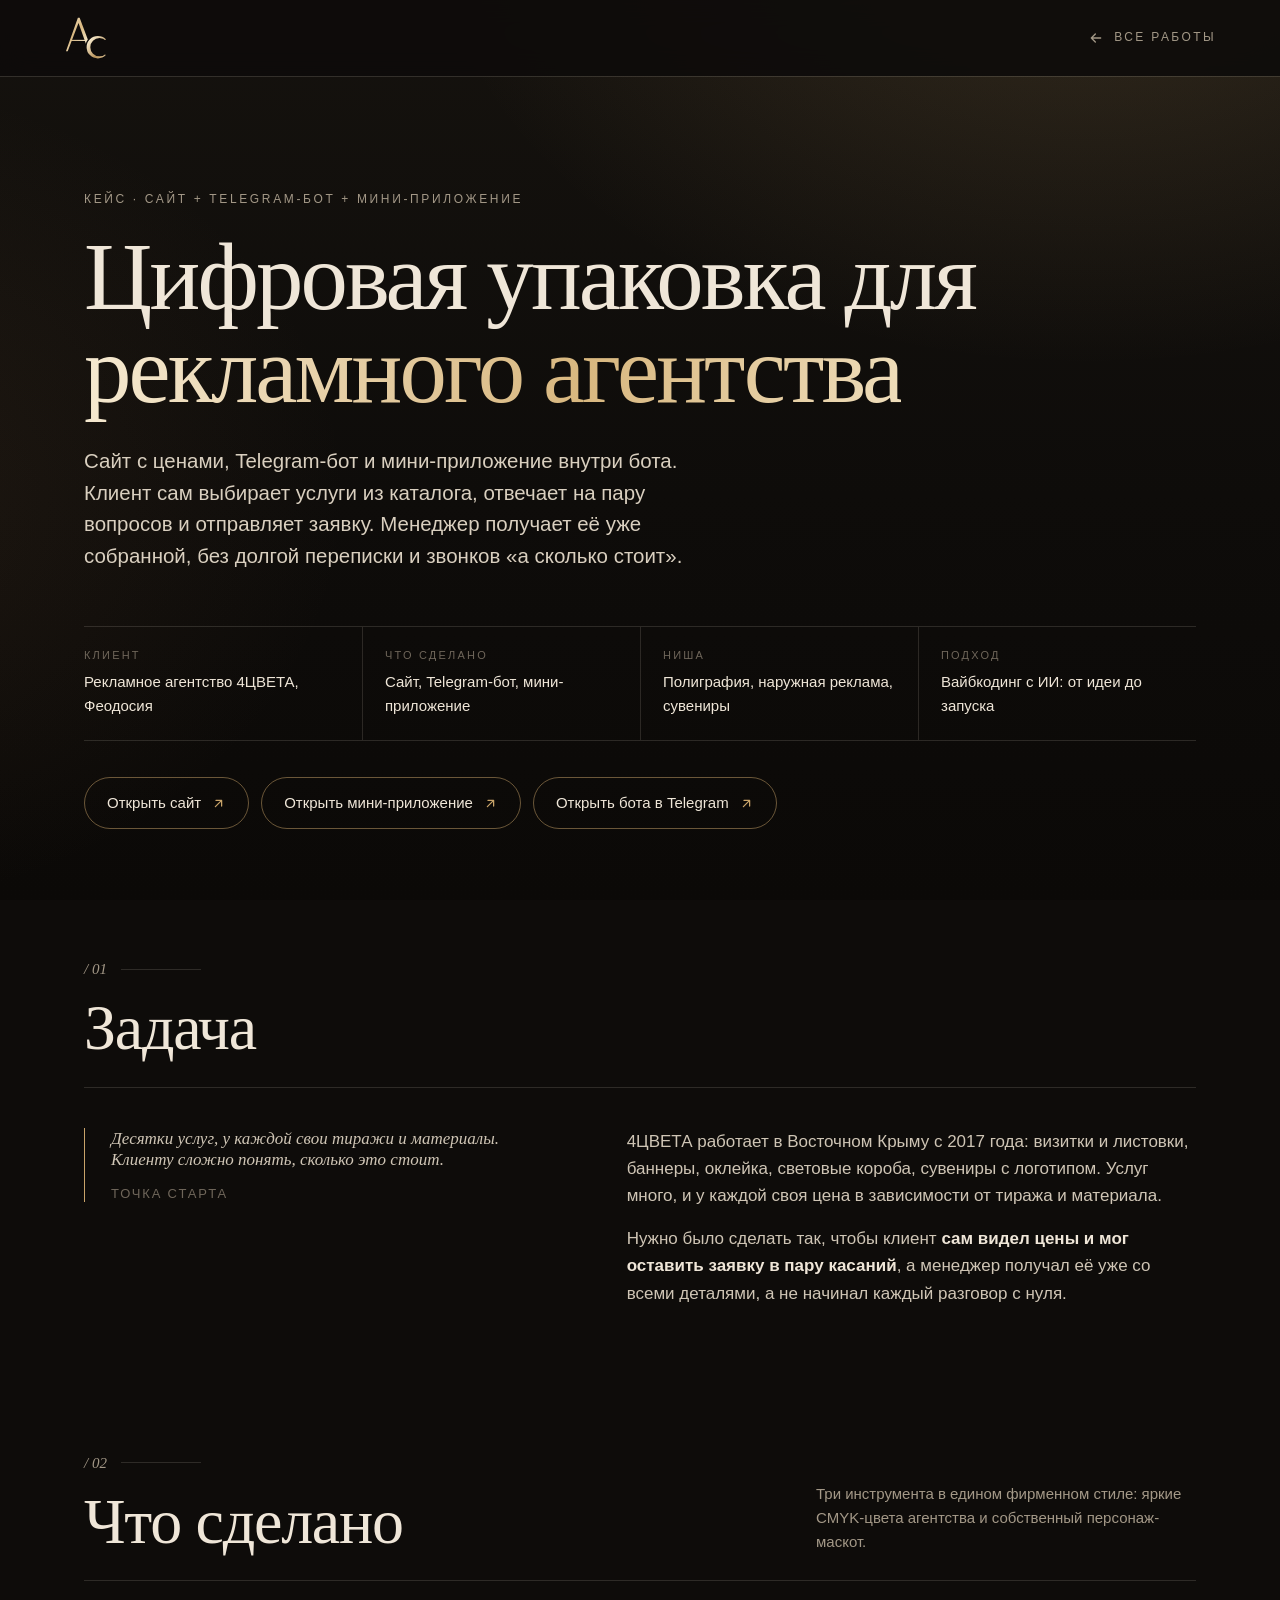
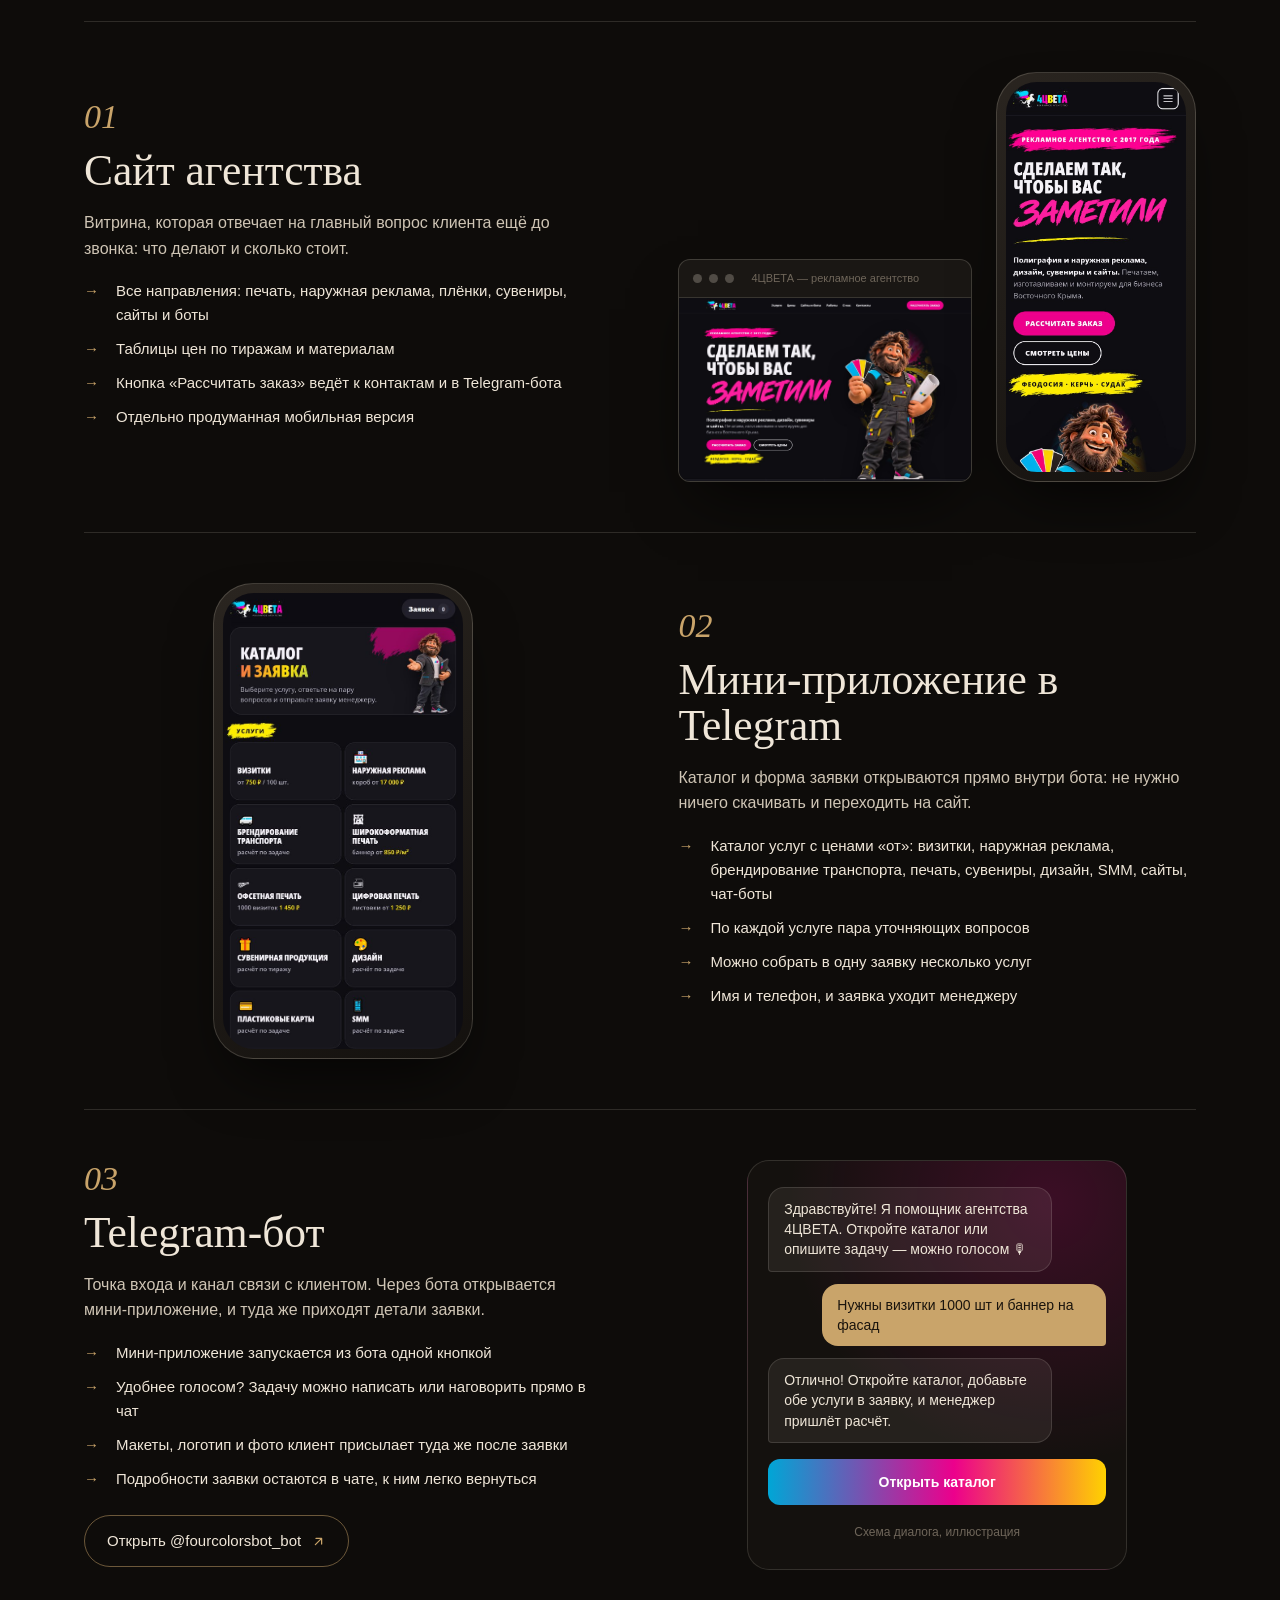
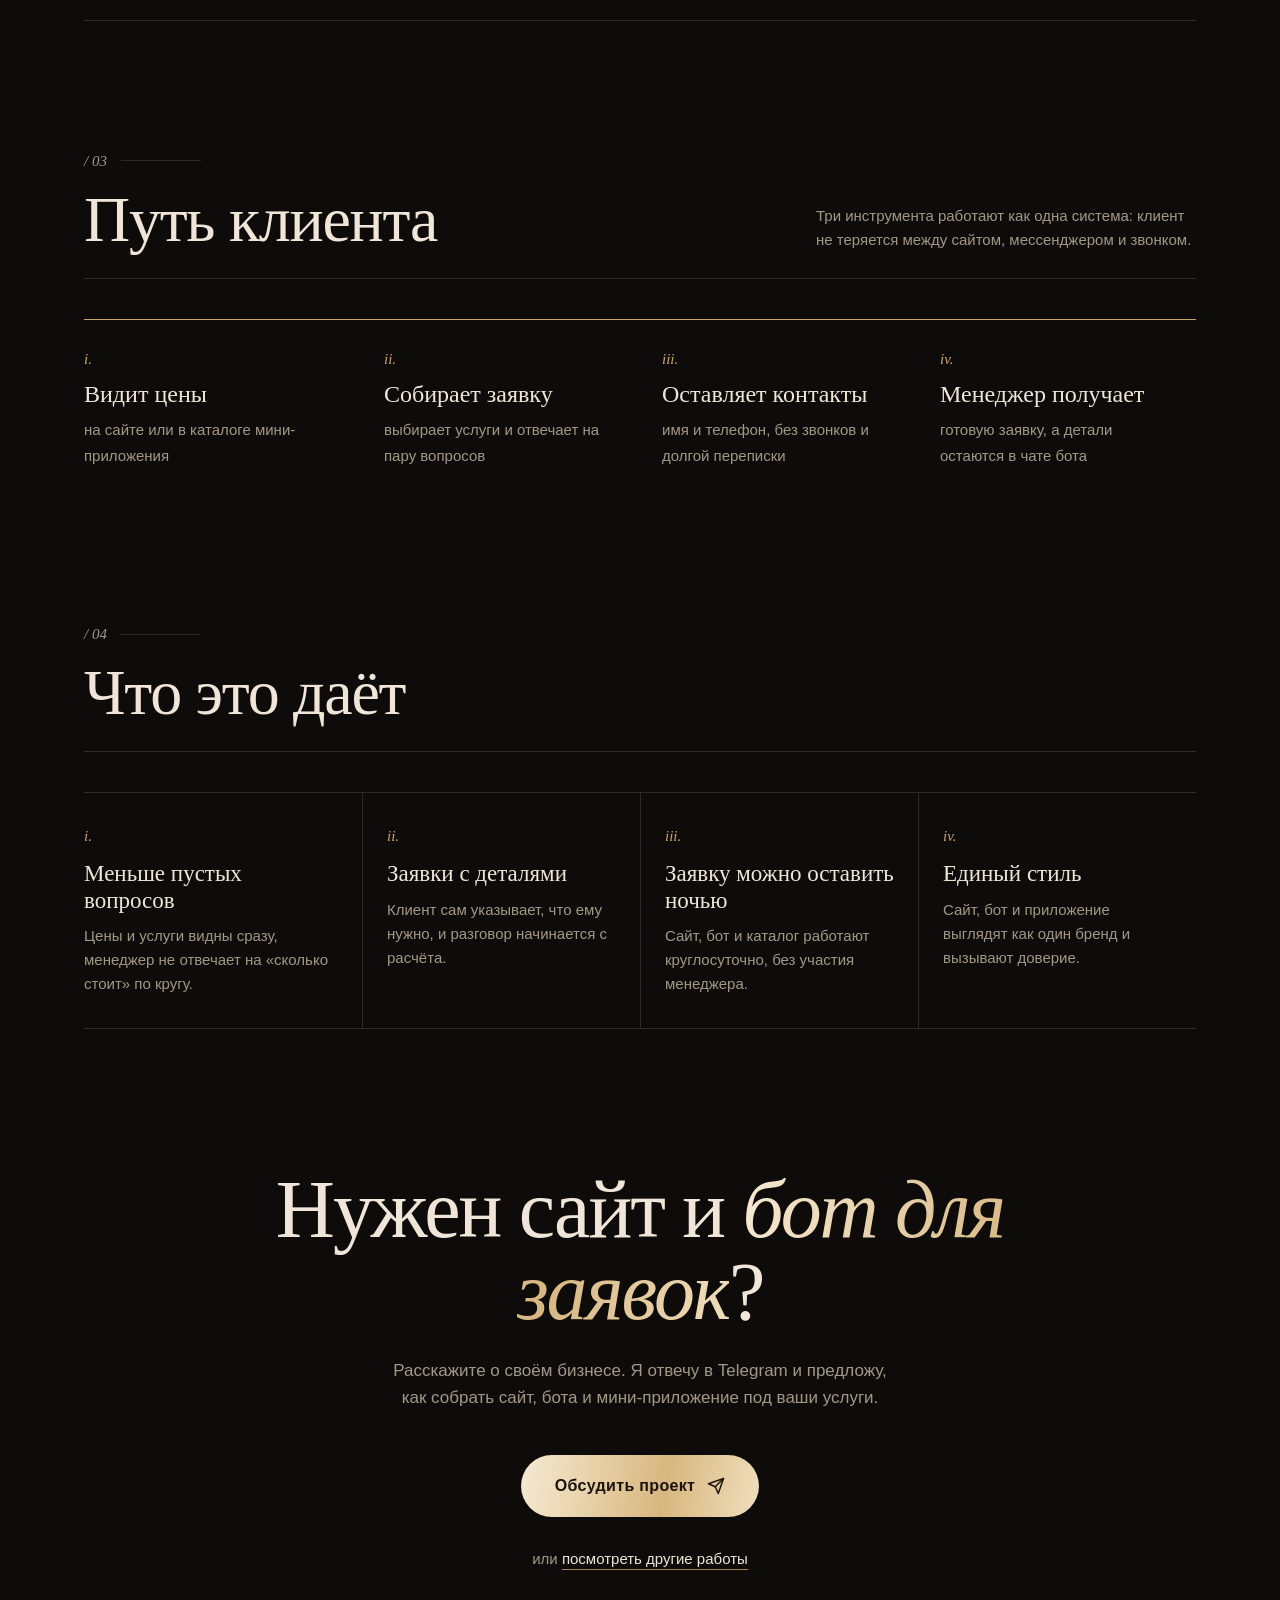
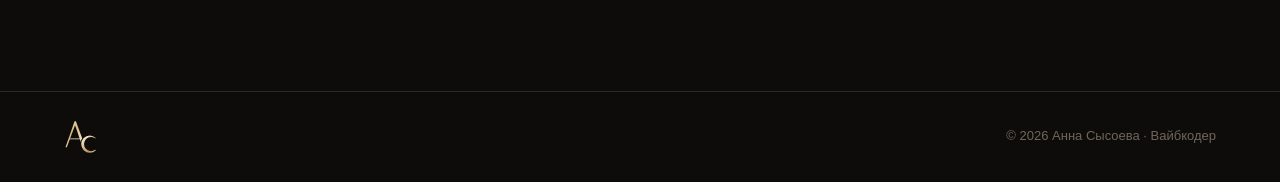
==== commit 98000bb9: "Logo: lower C, touching A only at its upper edge Co-Authored-By: Claude Opus 5.5 <noreply@anthropic." ====
--- a/cases/4cveta.html
+++ b/cases/4cveta.html
@@ -4,8 +4,8 @@
 <meta charset="UTF-8">
 <meta name="viewport" content="width=device-width, initial-scale=1.0, viewport-fit=cover">
 <title>4ЦВЕТА: сайт, бот и мини-приложение — кейс Анны Сысоевой</title>
-<link rel="icon" href="../img/favicon.svg?v=1" type="image/svg+xml">
-<link rel="apple-touch-icon" href="../img/apple-touch-icon.png?v=1">
+<link rel="icon" href="../img/favicon.svg?v=2" type="image/svg+xml">
+<link rel="apple-touch-icon" href="../img/apple-touch-icon.png?v=2">
 <meta name="description" content="Цифровая упаковка рекламного агентства 4ЦВЕТА: сайт с ценами, Telegram-бот и мини-приложение, в котором клиент сам собирает заявку из каталога услуг.">
 <meta name="theme-color" content="#0e0c0a">
 <script>document.documentElement.classList.add('js');</script>
@@ -15,7 +15,7 @@
 <div class="bg" aria-hidden="true"></div>
 
 <header class="nav">
-  <a class="logo gold" href="../" aria-label="На главную"><img src="../img/logo.svg?v=1" alt="АС" width="48" height="46"></a>
+  <a class="logo gold" href="../" aria-label="На главную"><img src="../img/logo.svg?v=2" alt="АС" width="57" height="55"></a>
   <a class="back" href="../#works">
     <svg viewBox="0 0 24 24" fill="none" stroke="currentColor" stroke-width="2" stroke-linecap="round" stroke-linejoin="round" aria-hidden="true"><path d="M19 12H5M11 18l-6-6 6-6"/></svg>
     <span>Все работы</span>
@@ -167,7 +167,7 @@
 </main>
 
 <footer>
-  <a class="logo gold" href="../" aria-label="На главную"><img src="../img/logo.svg?v=1" alt="АС" width="48" height="46"></a>
+  <a class="logo gold" href="../" aria-label="На главную"><img src="../img/logo.svg?v=2" alt="АС" width="57" height="55"></a>
   <span>© <span id="year"></span> Анна Сысоева · Вайбкодер</span>
 </footer>
 
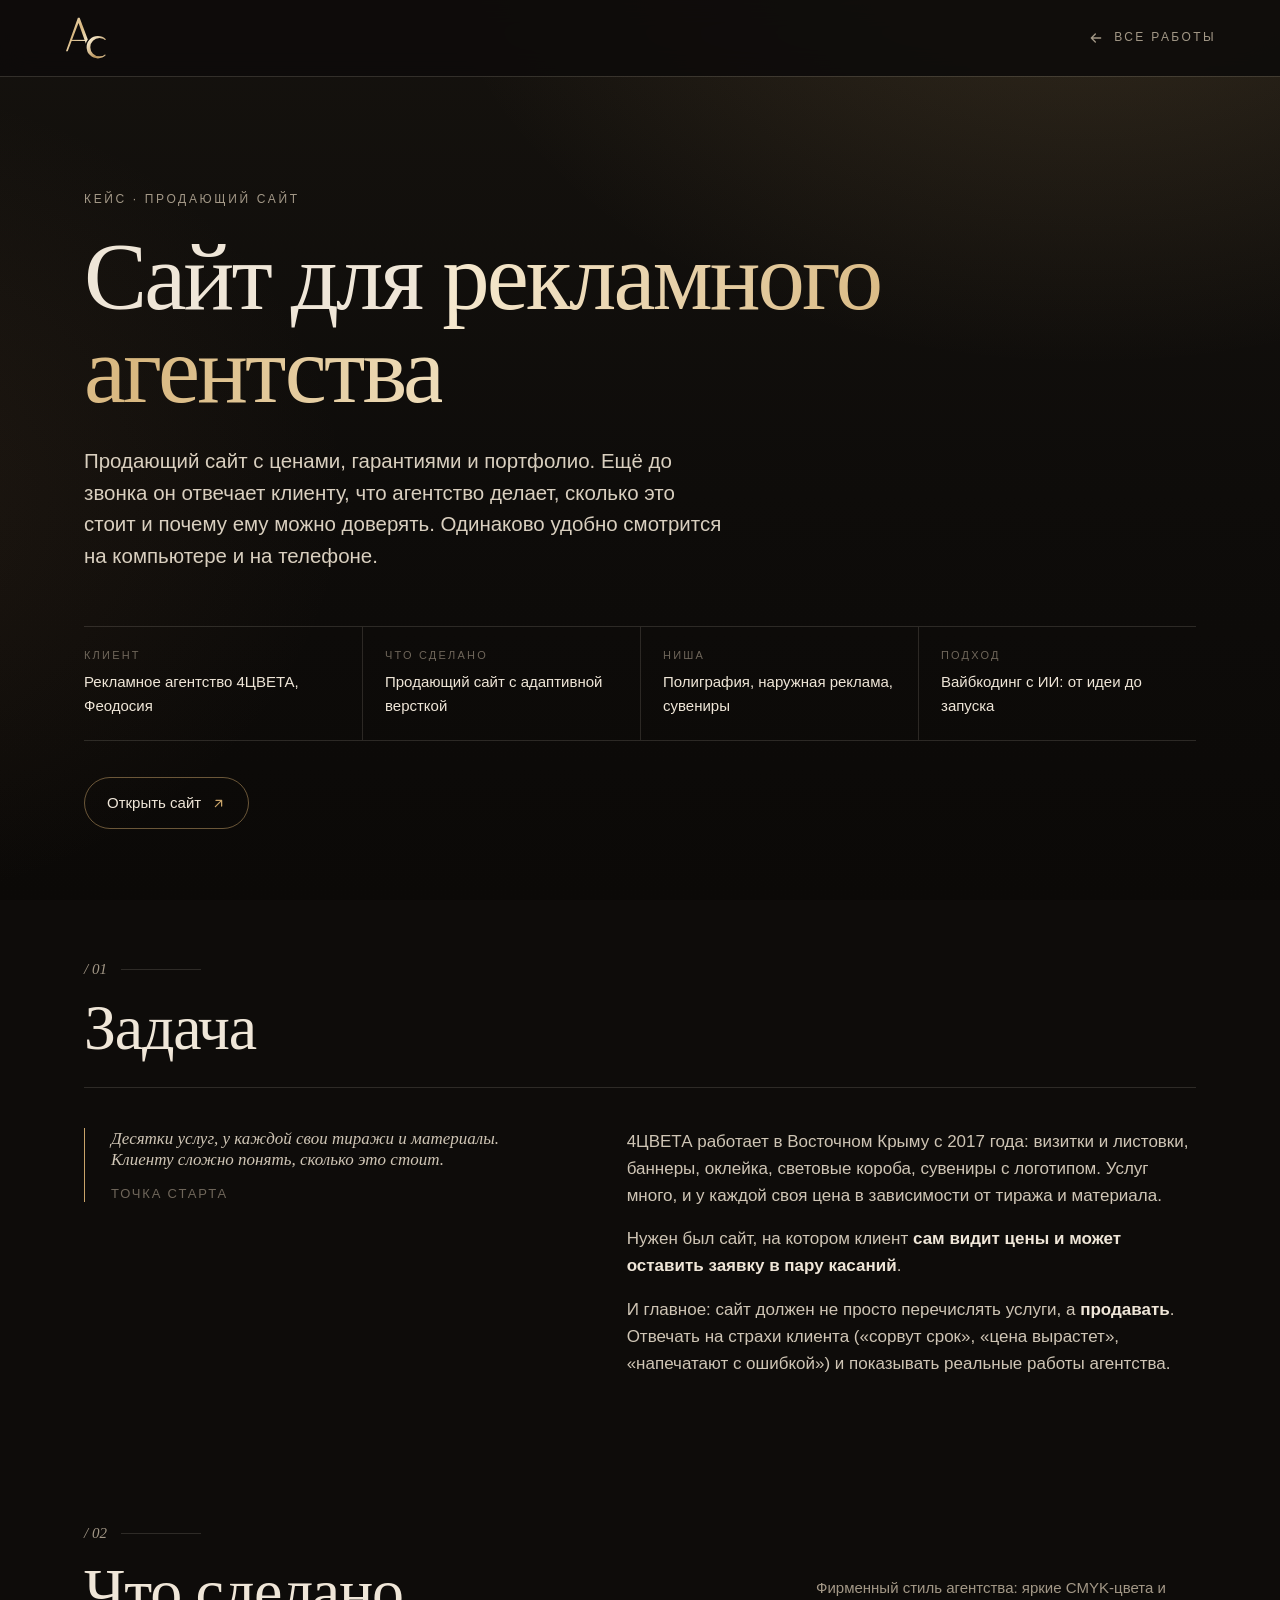
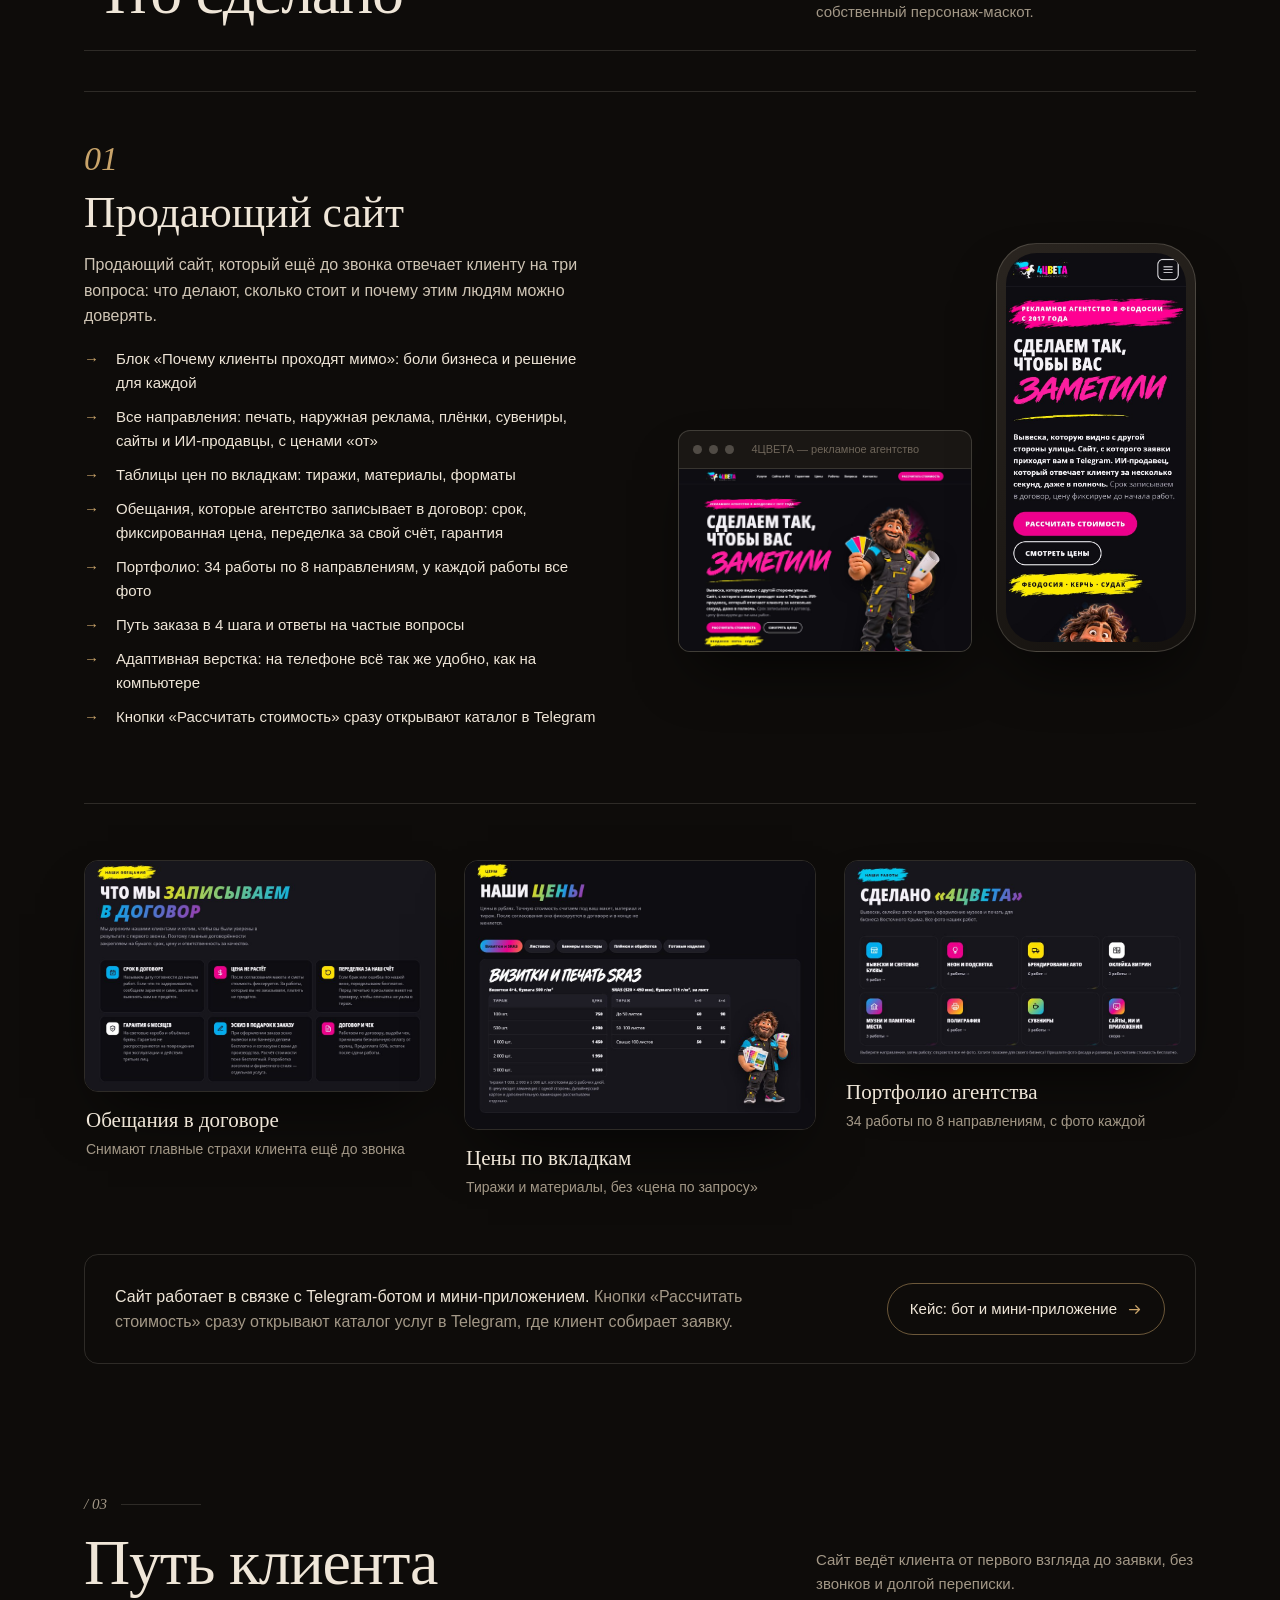
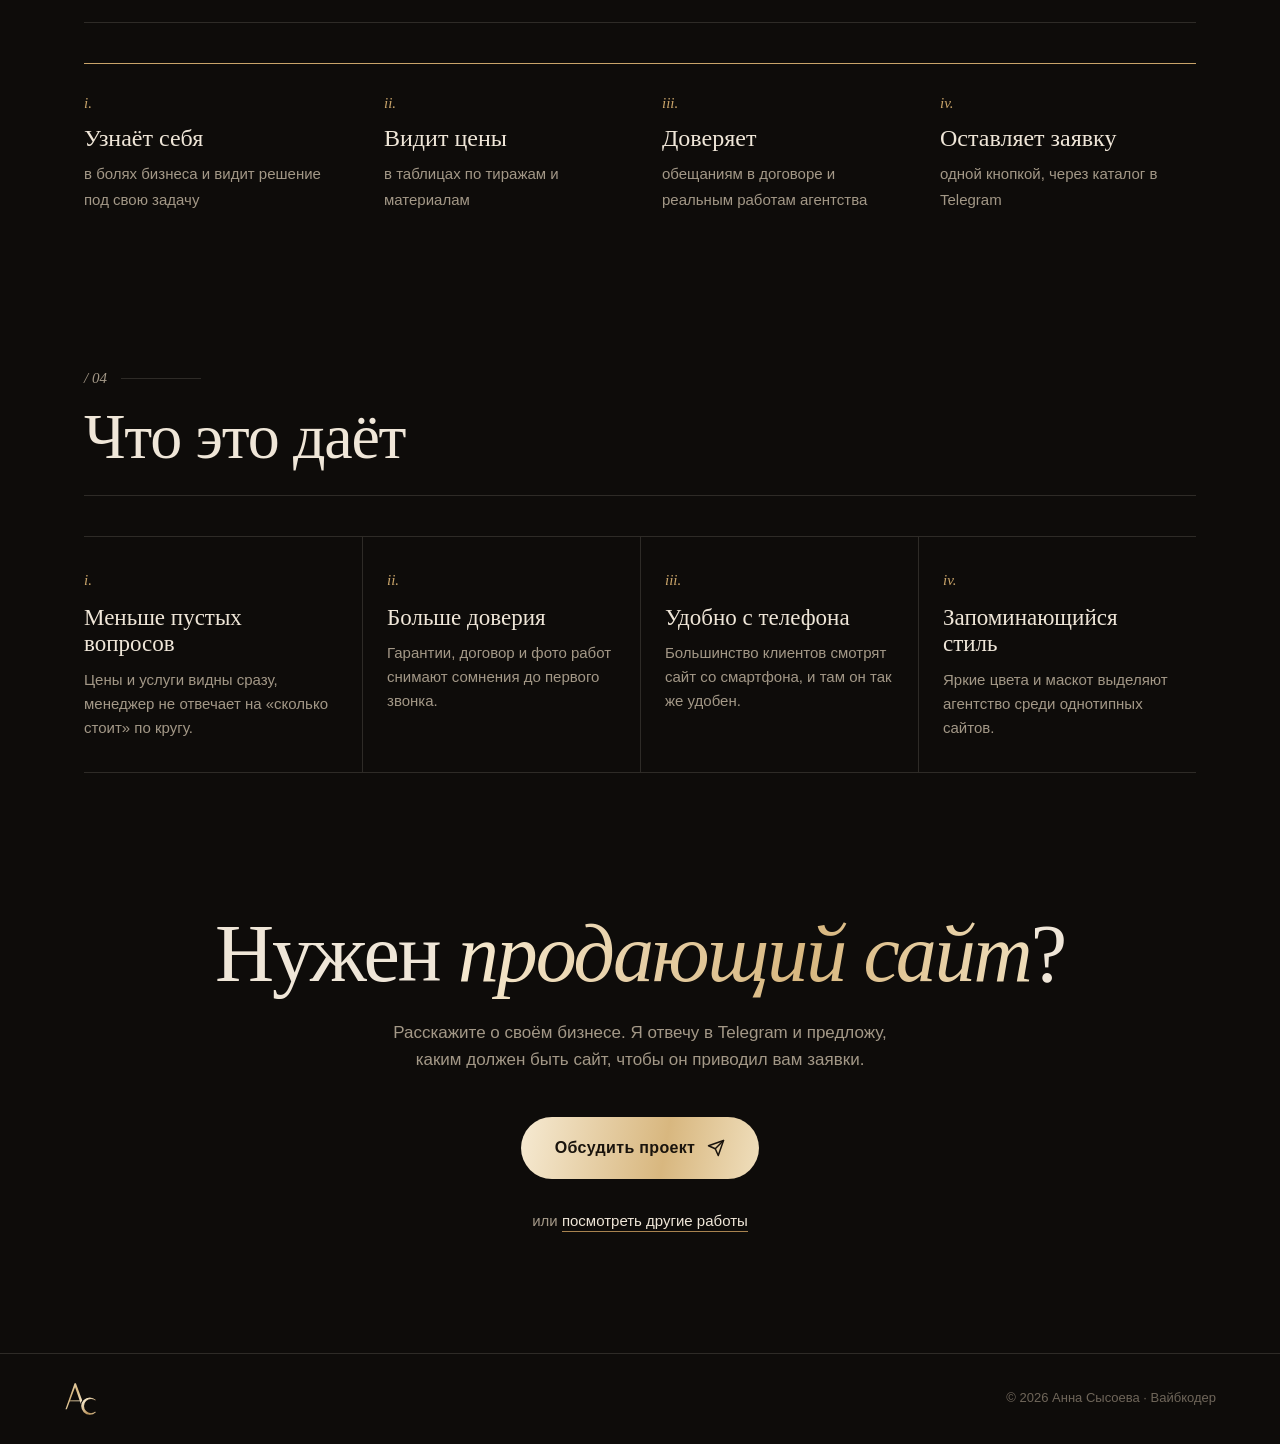
==== commit 657a6eae: "Split 4ЦВЕТА into site and bot+mini-app cases, new card covers, 4ЦВЕТА ad cartoons - 4ЦВЕТА site cas" ====
--- a/cases/4cveta.html
+++ b/cases/4cveta.html
@@ -3,10 +3,10 @@
 <head>
 <meta charset="UTF-8">
 <meta name="viewport" content="width=device-width, initial-scale=1.0, viewport-fit=cover">
-<title>4ЦВЕТА: сайт, бот и мини-приложение — кейс Анны Сысоевой</title>
+<title>Сайт для рекламного агентства 4ЦВЕТА - кейс Анны Сысоевой</title>
 <link rel="icon" href="../img/favicon.svg?v=2" type="image/svg+xml">
 <link rel="apple-touch-icon" href="../img/apple-touch-icon.png?v=2">
-<meta name="description" content="Цифровая упаковка рекламного агентства 4ЦВЕТА: сайт с ценами, Telegram-бот и мини-приложение, в котором клиент сам собирает заявку из каталога услуг.">
+<meta name="description" content="Продающий сайт для рекламного агентства 4ЦВЕТА: цены по вкладкам, обещания в договоре, портфолио из 34 работ и адаптивная версия для телефона.">
 <meta name="theme-color" content="#0e0c0a">
 <script>document.documentElement.classList.add('js');</script>
 <link rel="stylesheet" href="case.css?v=2">
@@ -25,19 +25,17 @@
 <main class="wrap">
   <!-- Обложка -->
   <section class="hero">
-    <p class="kicker reveal">Кейс · Сайт + Telegram-бот + мини-приложение</p>
-    <h1 class="reveal d1">Цифровая упаковка для <span class="gold">рекламного агентства</span></h1>
-    <p class="lead reveal d2">Сайт с ценами, Telegram-бот и мини-приложение внутри бота. Клиент сам выбирает услуги из каталога, отвечает на пару вопросов и отправляет заявку. Менеджер получает её уже собранной, без долгой переписки и звонков «а сколько стоит».</p>
+    <p class="kicker reveal">Кейс · Продающий сайт</p>
+    <h1 class="reveal d1">Сайт для <span class="gold">рекламного агентства</span></h1>
+    <p class="lead reveal d2">Продающий сайт с ценами, гарантиями и портфолио. Ещё до звонка он отвечает клиенту, что агентство делает, сколько это стоит и почему ему можно доверять. Одинаково удобно смотрится на компьютере и на телефоне.</p>
     <dl class="meta reveal d3">
       <div><dt>Клиент</dt><dd>Рекламное агентство 4ЦВЕТА, Феодосия</dd></div>
-      <div><dt>Что сделано</dt><dd>Сайт, Telegram-бот, мини-приложение</dd></div>
+      <div><dt>Что сделано</dt><dd>Продающий сайт с адаптивной версткой</dd></div>
       <div><dt>Ниша</dt><dd>Полиграфия, наружная реклама, сувениры</dd></div>
       <div><dt>Подход</dt><dd>Вайбкодинг с ИИ: от идеи до запуска</dd></div>
     </dl>
     <div class="demo-links reveal d3">
       <a class="demo-link" href="https://asysoeva44-wq.github.io/4cveta-site/" target="_blank" rel="noopener">Открыть сайт<svg viewBox="0 0 24 24" fill="none" stroke="currentColor" stroke-width="2" stroke-linecap="round" stroke-linejoin="round" aria-hidden="true"><path d="M7 17 17 7M8 7h9v9"/></svg></a>
-      <a class="demo-link" href="https://asysoeva44-wq.github.io/4cveta-app/" target="_blank" rel="noopener">Открыть мини-приложение<svg viewBox="0 0 24 24" fill="none" stroke="currentColor" stroke-width="2" stroke-linecap="round" stroke-linejoin="round" aria-hidden="true"><path d="M7 17 17 7M8 7h9v9"/></svg></a>
-      <a class="demo-link" href="https://t.me/fourcolorsbot_bot" target="_blank" rel="noopener">Открыть бота в Telegram<svg viewBox="0 0 24 24" fill="none" stroke="currentColor" stroke-width="2" stroke-linecap="round" stroke-linejoin="round" aria-hidden="true"><path d="M7 17 17 7M8 7h9v9"/></svg></a>
     </div>
   </section>
 
@@ -50,7 +48,8 @@
       <p class="quote reveal">Десятки услуг, у каждой свои тиражи и материалы. Клиенту сложно понять, сколько это стоит.<small>Точка старта</small></p>
       <div class="reveal d1">
         <p>4ЦВЕТА работает в Восточном Крыму с 2017 года: визитки и листовки, баннеры, оклейка, световые короба, сувениры с логотипом. Услуг много, и у каждой своя цена в зависимости от тиража и материала.</p>
-        <p>Нужно было сделать так, чтобы клиент <b>сам видел цены и мог оставить заявку в пару касаний</b>, а менеджер получал её уже со всеми деталями, а не начинал каждый разговор с нуля.</p>
+        <p>Нужен был сайт, на котором клиент <b>сам видит цены и может оставить заявку в пару касаний</b>.</p>
+        <p>И главное: сайт должен не просто перечислять услуги, а <b>продавать</b>. Отвечать на страхи клиента («сорвут срок», «цена вырастет», «напечатают с ошибкой») и показывать реальные работы агентства.</p>
       </div>
     </div>
   </section>
@@ -59,83 +58,66 @@
   <section class="section">
     <div class="section-head reveal">
       <div><p class="num">/ 02</p><h2 class="h2">Что сделано</h2></div>
-      <p>Три инструмента в едином фирменном стиле: яркие CMYK-цвета агентства и собственный персонаж-маскот.</p>
+      <p>Фирменный стиль агентства: яркие CMYK-цвета и собственный персонаж-маскот.</p>
     </div>
 
     <article class="part">
       <div class="part-text reveal">
         <span class="step-n">01</span>
-        <h3>Сайт агентства</h3>
-        <p>Витрина, которая отвечает на главный вопрос клиента ещё до звонка: что делают и сколько стоит.</p>
+        <h3>Продающий сайт</h3>
+        <p>Продающий сайт, который ещё до звонка отвечает клиенту на три вопроса: что делают, сколько стоит и почему этим людям можно доверять.</p>
         <ul class="ticks">
-          <li>Все направления: печать, наружная реклама, плёнки, сувениры, сайты и боты</li>
-          <li>Таблицы цен по тиражам и материалам</li>
-          <li>Кнопка «Рассчитать заказ» ведёт к контактам и в Telegram-бота</li>
-          <li>Отдельно продуманная мобильная версия</li>
+          <li>Блок «Почему клиенты проходят мимо»: боли бизнеса и решение для каждой</li>
+          <li>Все направления: печать, наружная реклама, плёнки, сувениры, сайты и ИИ-продавцы, с ценами «от»</li>
+          <li>Таблицы цен по вкладкам: тиражи, материалы, форматы</li>
+          <li>Обещания, которые агентство записывает в договор: срок, фиксированная цена, переделка за свой счёт, гарантия</li>
+          <li>Портфолио: 34 работы по 8 направлениям, у каждой работы все фото</li>
+          <li>Путь заказа в 4 шага и ответы на частые вопросы</li>
+          <li>Адаптивная верстка: на телефоне всё так же удобно, как на компьютере</li>
+          <li>Кнопки «Рассчитать стоимость» сразу открывают каталог в Telegram</li>
         </ul>
       </div>
       <div class="part-media reveal d1">
         <figure class="browser">
           <div class="browser-bar"><i></i><i></i><i></i><span>4ЦВЕТА — рекламное агентство</span></div>
-          <img src="../img/cases/4c-site-desktop.jpg" alt="Главный экран сайта агентства 4ЦВЕТА с персонажем-маскотом и кнопкой «Рассчитать заказ»" width="1200" height="750" loading="lazy">
+          <img src="../img/cases/4c-site-desktop.jpg?v=3" alt="Главный экран сайта агентства 4ЦВЕТА: «Сделаем так, чтобы вас заметили», персонаж-маскот и кнопка «Рассчитать стоимость»" width="1200" height="750" loading="lazy">
         </figure>
-        <figure class="phone-fr small"><img src="../img/cases/4c-site-mobile.jpg" alt="Мобильная версия сайта 4ЦВЕТА" width="591" height="1279" loading="lazy"></figure>
+        <figure class="phone-fr small"><img src="../img/cases/4c-site-mobile.jpg?v=3" alt="Мобильная версия сайта 4ЦВЕТА" width="591" height="1279" loading="lazy"></figure>
       </div>
     </article>
 
-    <article class="part flip">
-      <div class="part-text reveal">
-        <span class="step-n">02</span>
-        <h3>Мини-приложение в Telegram</h3>
-        <p>Каталог и форма заявки открываются прямо внутри бота: не нужно ничего скачивать и переходить на сайт.</p>
-        <ul class="ticks">
-          <li>Каталог услуг с ценами «от»: визитки, наружная реклама, брендирование транспорта, печать, сувениры, дизайн, SMM, сайты, чат-боты</li>
-          <li>По каждой услуге пара уточняющих вопросов</li>
-          <li>Можно собрать в одну заявку несколько услуг</li>
-          <li>Имя и телефон, и заявка уходит менеджеру</li>
-        </ul>
-      </div>
-      <div class="part-media reveal d1">
-        <figure class="phone-fr"><img src="../img/cases/4c-app.jpg" alt="Мини-приложение 4ЦВЕТА в Telegram: каталог услуг с ценами" width="591" height="1123" loading="lazy"></figure>
-      </div>
-    </article>
+    <div class="site-blocks">
+      <figure class="reveal">
+        <div class="sb-img"><img src="../img/cases/4c-guarantees.jpg" alt="Блок сайта «Что мы записываем в договор»: срок, цена не растёт, переделка за наш счёт, гарантия 6 месяцев, эскиз в подарок, договор и чек" width="960" height="630" loading="lazy"></div>
+        <figcaption><b>Обещания в договоре</b><span>Снимают главные страхи клиента ещё до звонка</span></figcaption>
+      </figure>
+      <figure class="reveal d1">
+        <div class="sb-img"><img src="../img/cases/4c-prices.jpg" alt="Блок сайта «Наши цены»: вкладки и таблицы цен на визитки и печать SRA3" width="960" height="735" loading="lazy"></div>
+        <figcaption><b>Цены по вкладкам</b><span>Тиражи и материалы, без «цена по запросу»</span></figcaption>
+      </figure>
+      <figure class="reveal d2">
+        <div class="sb-img"><img src="../img/cases/4c-works.jpg" alt="Блок сайта «Сделано 4ЦВЕТА»: 8 направлений работ, от вывесок до музеев" width="960" height="555" loading="lazy"></div>
+        <figcaption><b>Портфолио агентства</b><span>34 работы по 8 направлениям, с фото каждой</span></figcaption>
+      </figure>
+    </div>
 
-    <article class="part">
-      <div class="part-text reveal">
-        <span class="step-n">03</span>
-        <h3>Telegram-бот</h3>
-        <p>Точка входа и канал связи с клиентом. Через бота открывается мини-приложение, и туда же приходят детали заявки.</p>
-        <ul class="ticks">
-          <li>Мини-приложение запускается из бота одной кнопкой</li>
-          <li>Удобнее голосом? Задачу можно написать или наговорить прямо в чат</li>
-          <li>Макеты, логотип и фото клиент присылает туда же после заявки</li>
-          <li>Подробности заявки остаются в чате, к ним легко вернуться</li>
-        </ul>
-        <a class="demo-link" href="https://t.me/fourcolorsbot_bot" target="_blank" rel="noopener">Открыть @fourcolorsbot_bot<svg viewBox="0 0 24 24" fill="none" stroke="currentColor" stroke-width="2" stroke-linecap="round" stroke-linejoin="round" aria-hidden="true"><path d="M7 17 17 7M8 7h9v9"/></svg></a>
-      </div>
-      <div class="part-media reveal d1">
-        <div class="v-chat" aria-hidden="true">
-          <div class="bubble b">Здравствуйте! Я помощник агентства 4ЦВЕТА. Откройте каталог или опишите задачу — можно голосом 🎙</div>
-          <div class="bubble u">Нужны визитки 1000 шт и баннер на фасад</div>
-          <div class="bubble b">Отлично! Откройте каталог, добавьте обе услуги в заявку, и менеджер пришлёт расчёт.</div>
-          <div class="chat-btn">Открыть каталог</div>
-          <p class="chat-note">Схема диалога, иллюстрация</p>
-        </div>
-      </div>
-    </article>
+    <div class="related reveal">
+      <p><b>Сайт работает в связке с Telegram-ботом и мини-приложением.</b> Кнопки «Рассчитать стоимость» сразу открывают каталог услуг в Telegram, где клиент собирает заявку.</p>
+      <a class="demo-link" href="4cveta-app.html">Кейс: бот и мини-приложение<svg viewBox="0 0 24 24" fill="none" stroke="currentColor" stroke-width="2" stroke-linecap="round" stroke-linejoin="round" aria-hidden="true"><path d="M4 12h16M14 6l6 6-6 6"/></svg></a>
+    </div>
   </section>
 
   <!-- Путь клиента -->
   <section class="section">
     <div class="section-head reveal">
       <div><p class="num">/ 03</p><h2 class="h2">Путь клиента</h2></div>
-      <p>Три инструмента работают как одна система: клиент не теряется между сайтом, мессенджером и звонком.</p>
+      <p>Сайт ведёт клиента от первого взгляда до заявки, без звонков и долгой переписки.</p>
     </div>
     <ol class="path reveal">
-      <li><em>i.</em><b>Видит цены</b><span>на сайте или в каталоге мини-приложения</span></li>
-      <li><em>ii.</em><b>Собирает заявку</b><span>выбирает услуги и отвечает на пару вопросов</span></li>
-      <li><em>iii.</em><b>Оставляет контакты</b><span>имя и телефон, без звонков и долгой переписки</span></li>
-      <li><em>iv.</em><b>Менеджер получает</b><span>готовую заявку, а детали остаются в чате бота</span></li>
+      <li><em>i.</em><b>Узнаёт себя</b><span>в болях бизнеса и видит решение под свою задачу</span></li>
+      <li><em>ii.</em><b>Видит цены</b><span>в таблицах по тиражам и материалам</span></li>
+      <li><em>iii.</em><b>Доверяет</b><span>обещаниям в договоре и реальным работам агентства</span></li>
+      <li><em>iv.</em><b>Оставляет заявку</b><span>одной кнопкой, через каталог в Telegram</span></li>
     </ol>
   </section>
 
@@ -146,16 +128,16 @@
     </div>
     <div class="gains">
       <div class="gain reveal"><em>i.</em><h3>Меньше пустых вопросов</h3><p>Цены и услуги видны сразу, менеджер не отвечает на «сколько стоит» по кругу.</p></div>
-      <div class="gain reveal d1"><em>ii.</em><h3>Заявки с деталями</h3><p>Клиент сам указывает, что ему нужно, и разговор начинается с расчёта.</p></div>
-      <div class="gain reveal d2"><em>iii.</em><h3>Заявку можно оставить ночью</h3><p>Сайт, бот и каталог работают круглосуточно, без участия менеджера.</p></div>
-      <div class="gain reveal d3"><em>iv.</em><h3>Единый стиль</h3><p>Сайт, бот и приложение выглядят как один бренд и вызывают доверие.</p></div>
+      <div class="gain reveal d1"><em>ii.</em><h3>Больше доверия</h3><p>Гарантии, договор и фото работ снимают сомнения до первого звонка.</p></div>
+      <div class="gain reveal d2"><em>iii.</em><h3>Удобно с телефона</h3><p>Большинство клиентов смотрят сайт со смартфона, и там он так же удобен.</p></div>
+      <div class="gain reveal d3"><em>iv.</em><h3>Запоминающийся стиль</h3><p>Яркие цвета и маскот выделяют агентство среди однотипных сайтов.</p></div>
     </div>
   </section>
 
   <!-- Призыв -->
   <section class="final">
-    <h2 class="reveal">Нужен сайт и <i class="gold">бот для заявок</i>?</h2>
-    <p class="reveal d1">Расскажите о своём бизнесе. Я отвечу в Telegram и предложу, как собрать сайт, бота и мини-приложение под ваши услуги.</p>
+    <h2 class="reveal">Нужен <i class="gold">продающий сайт</i>?</h2>
+    <p class="reveal d1">Расскажите о своём бизнесе. Я отвечу в Telegram и предложу, каким должен быть сайт, чтобы он приводил вам заявки.</p>
     <div class="reveal d2">
       <a class="btn" href="https://t.me/anna_sysoevaaa" target="_blank" rel="noopener">
         Обсудить проект
@@ -179,6 +161,16 @@
   .bubble { max-width: 84%; padding: 11px 15px; border-radius: 16px; font-size: 14px; line-height: 1.45; }
   .bubble.u { align-self: flex-end; background: var(--gold-2); color: #1a140d; border-bottom-right-radius: 4px; }
   .bubble.b { background: rgba(239, 230, 216, .08); border: 1px solid var(--line); border-bottom-left-radius: 4px; }
+  .related { margin-top: 56px; padding: 28px 30px; border: 1px solid var(--line); border-radius: 14px; display: flex; gap: 24px; align-items: center; justify-content: space-between; flex-wrap: wrap; }
+  .related p { max-width: 640px; color: var(--muted); line-height: 1.6; }
+  .related p b { color: var(--cream); font-weight: 500; }
+  .site-blocks { display: grid; grid-template-columns: repeat(3, 1fr); gap: 28px; margin-top: 56px; align-items: start; }
+  .site-blocks .sb-img { border-radius: 14px; overflow: hidden; border: 1px solid var(--line); box-shadow: 0 30px 60px -24px rgba(0,0,0,.7); }
+  .site-blocks img { display: block; width: 100%; height: auto; }
+  .site-blocks figcaption { padding: 16px 2px 0; }
+  .site-blocks figcaption b { display: block; font-family: var(--serif); font-weight: 400; font-size: 21px; line-height: 1.2; }
+  .site-blocks figcaption span { display: block; margin-top: 5px; font-size: 14px; color: var(--muted); }
+  @media (max-width: 860px) { .site-blocks { grid-template-columns: 1fr; gap: 36px; } }
   .chat-note { margin-top: 6px; text-align: center; font-size: 12px; color: var(--dim); }
   .chat-btn { margin-top: 4px; padding: 12px; border-radius: 12px; text-align: center; font-size: 14px; font-weight: 600; color: #fff;
     background: linear-gradient(90deg, #00a6d6, #ec008c 55%, #ffd200); }
